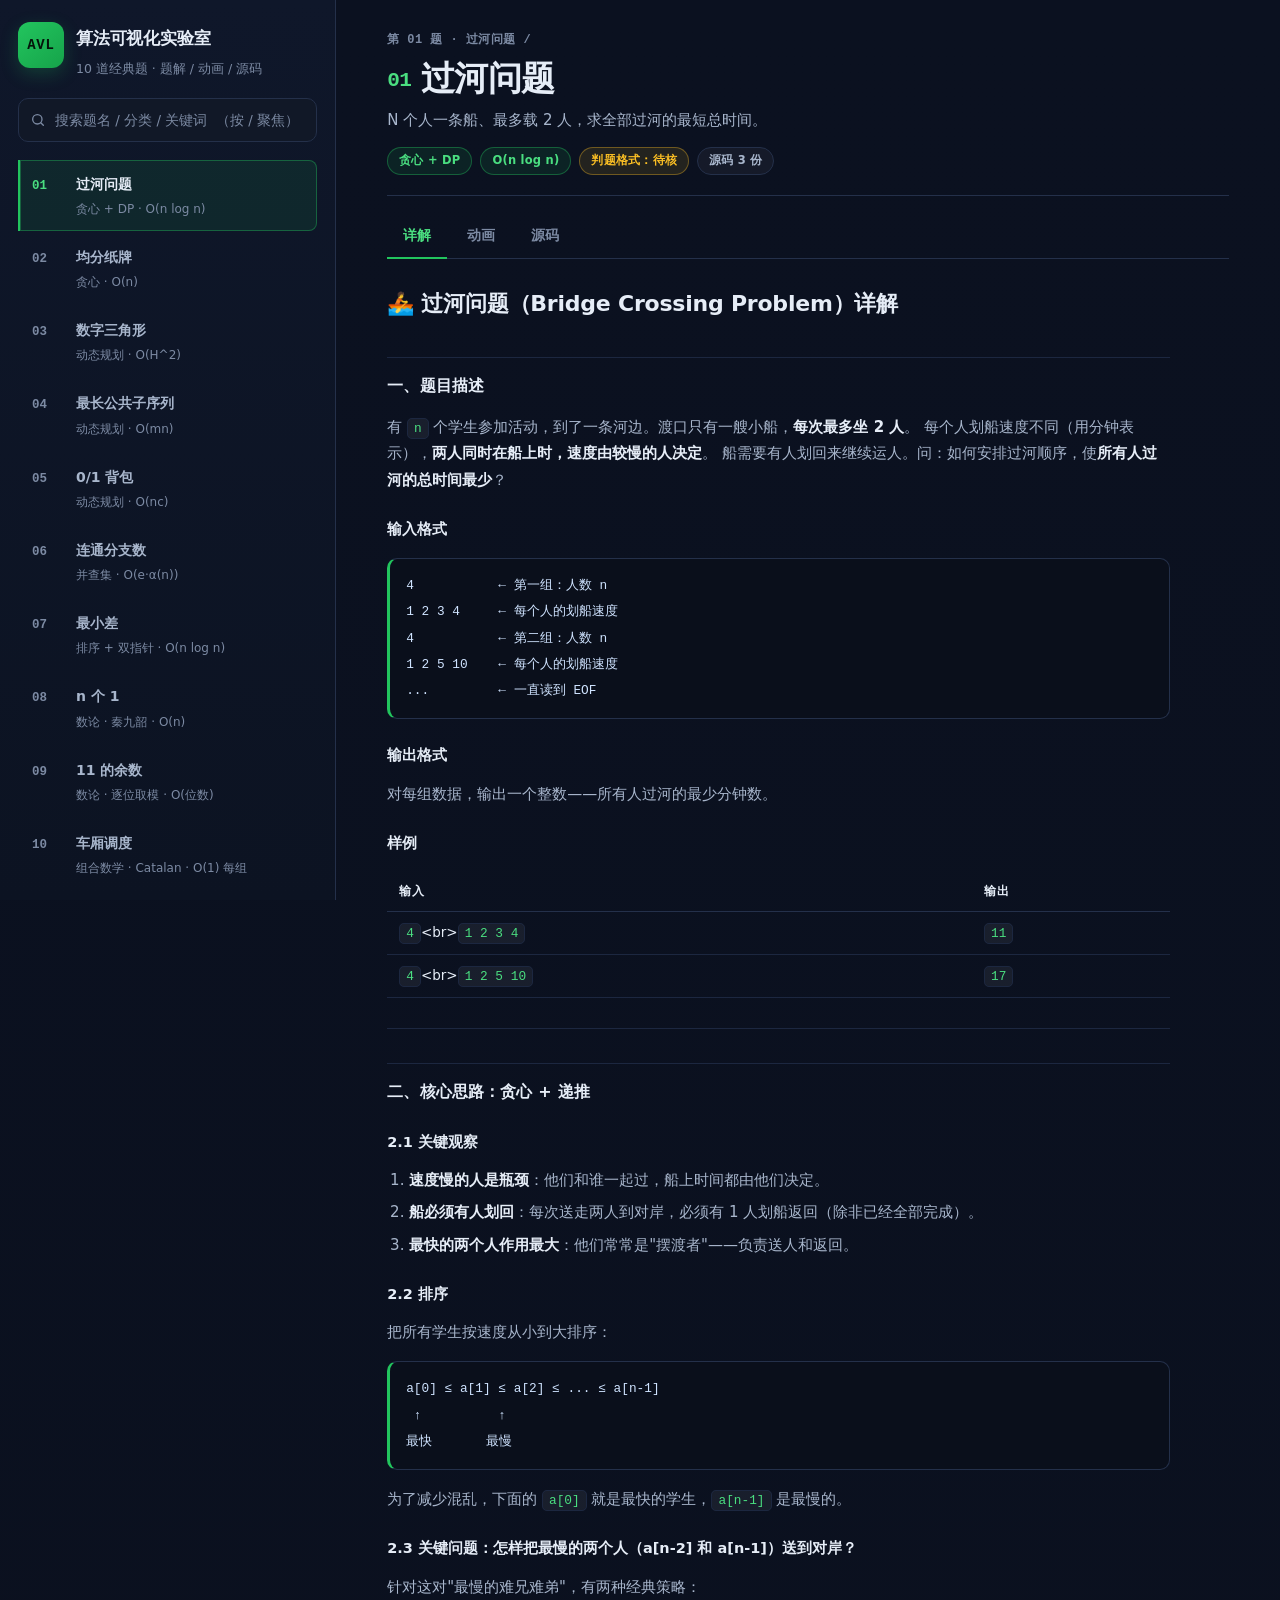
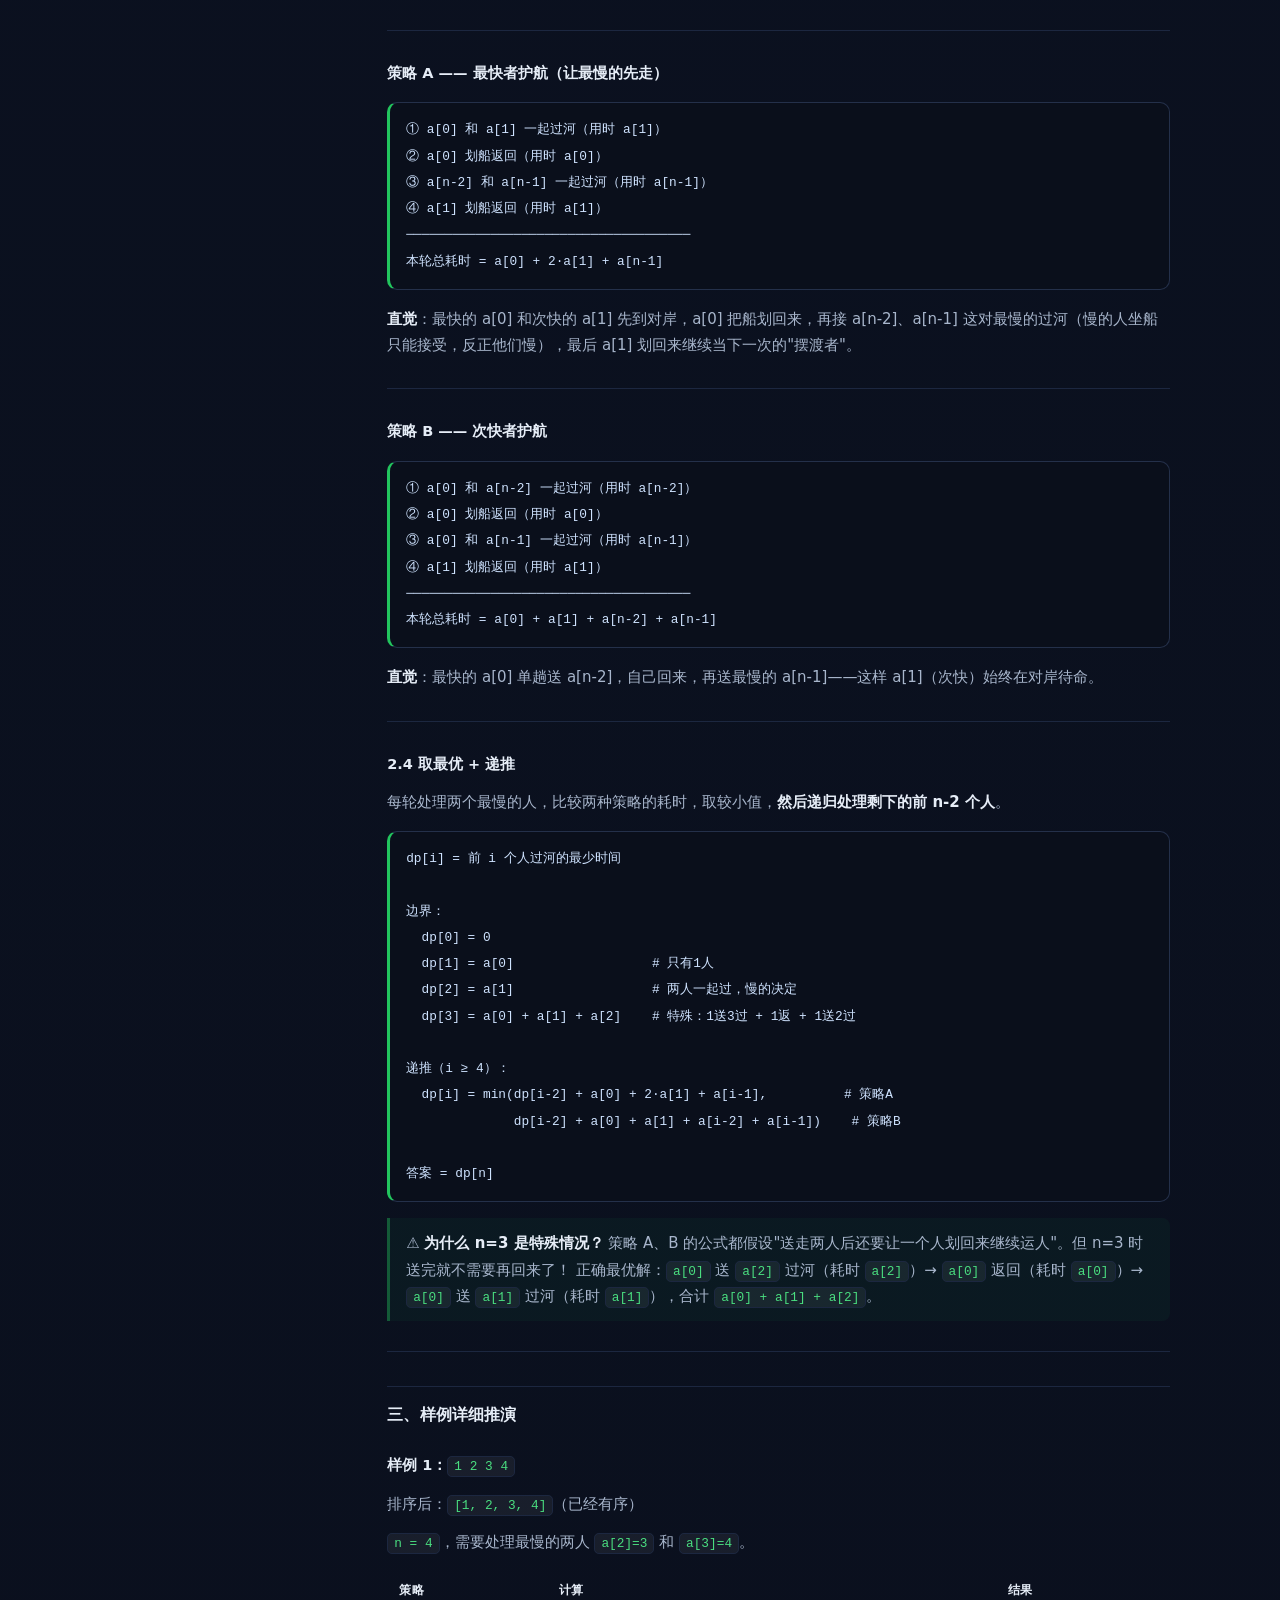
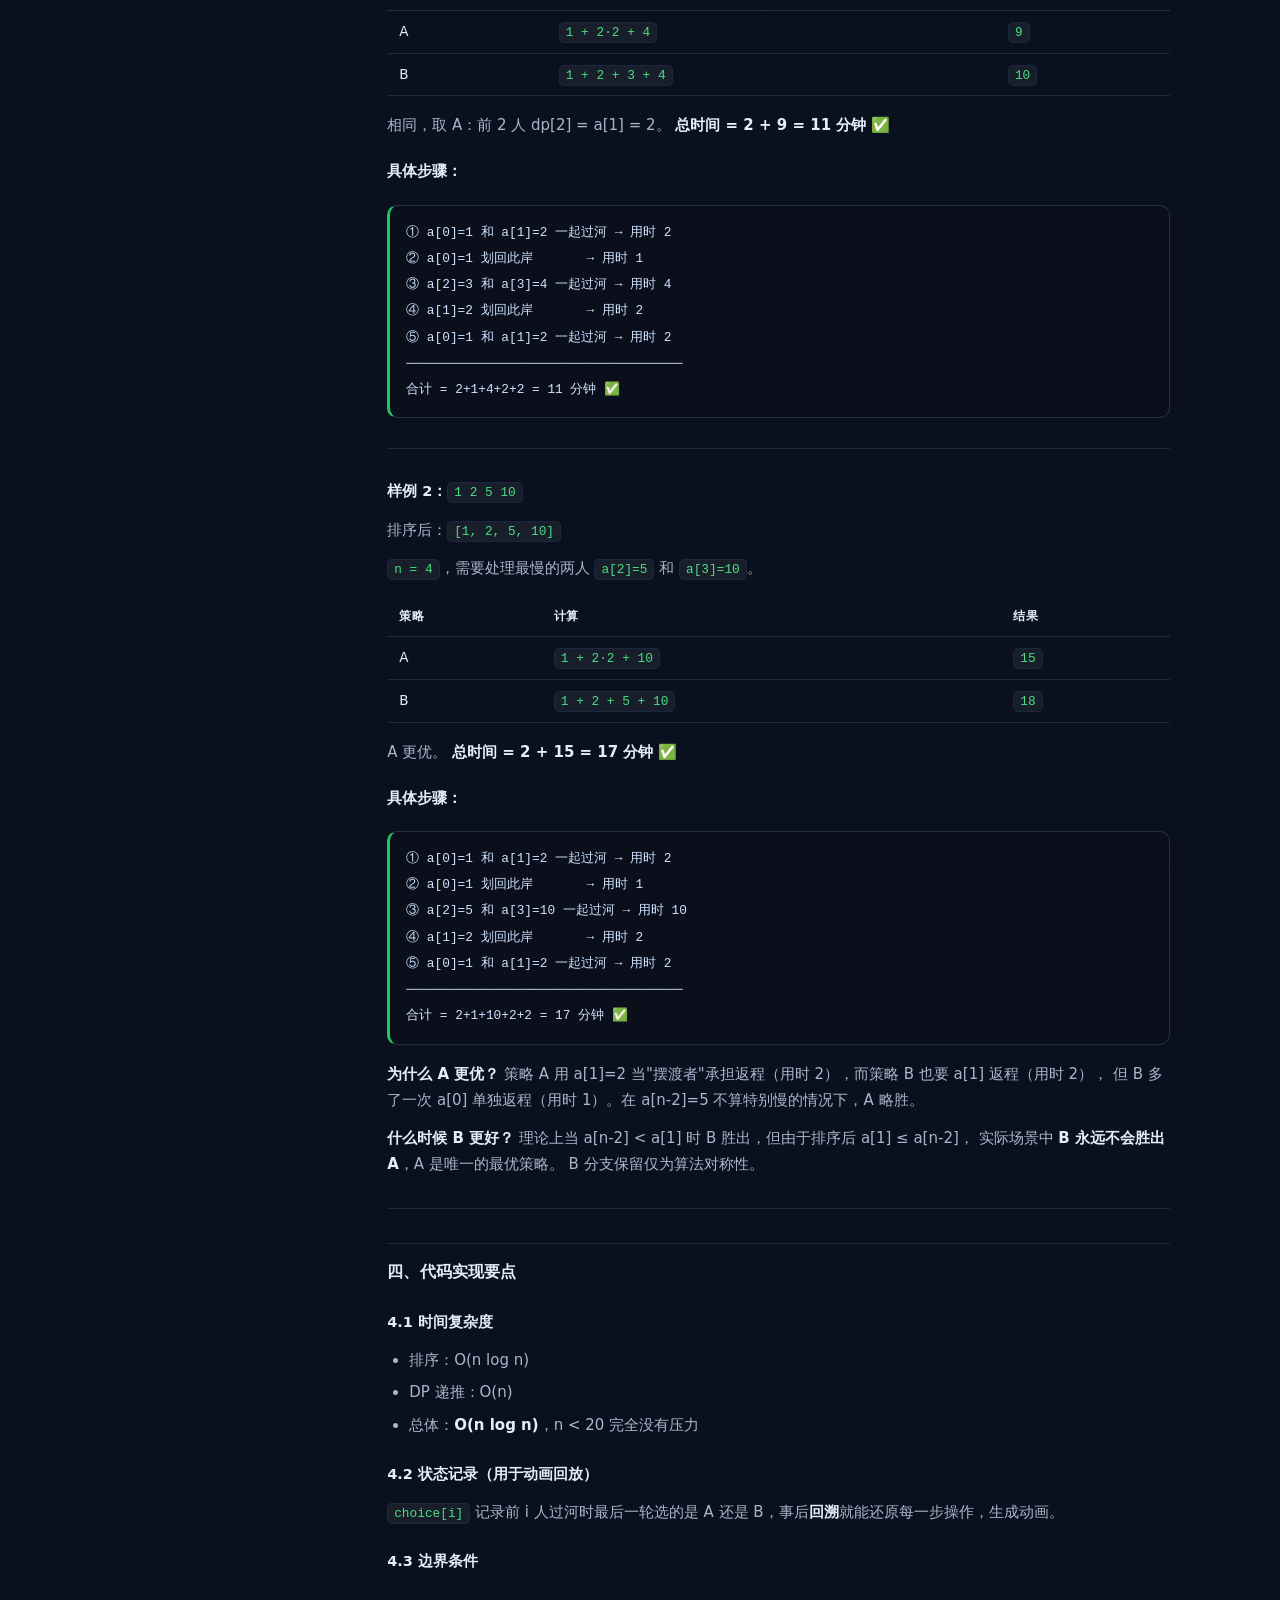
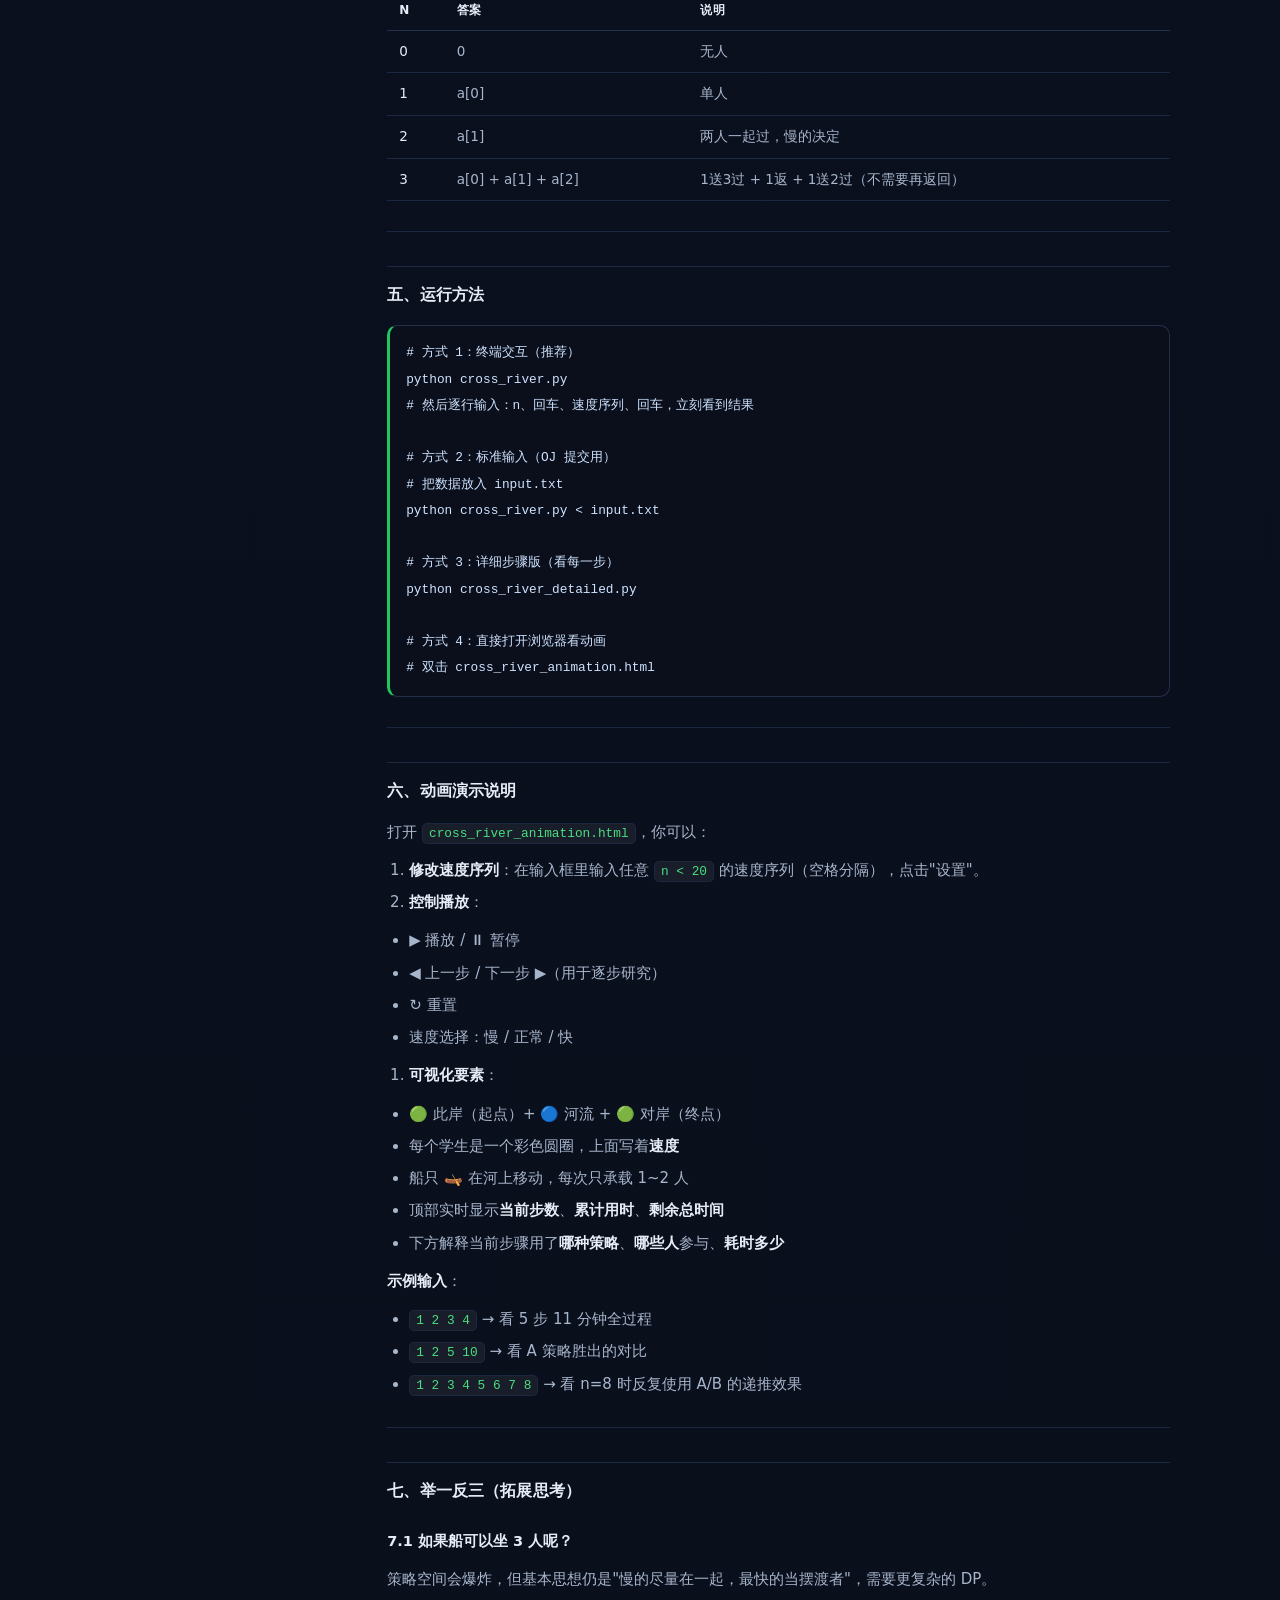
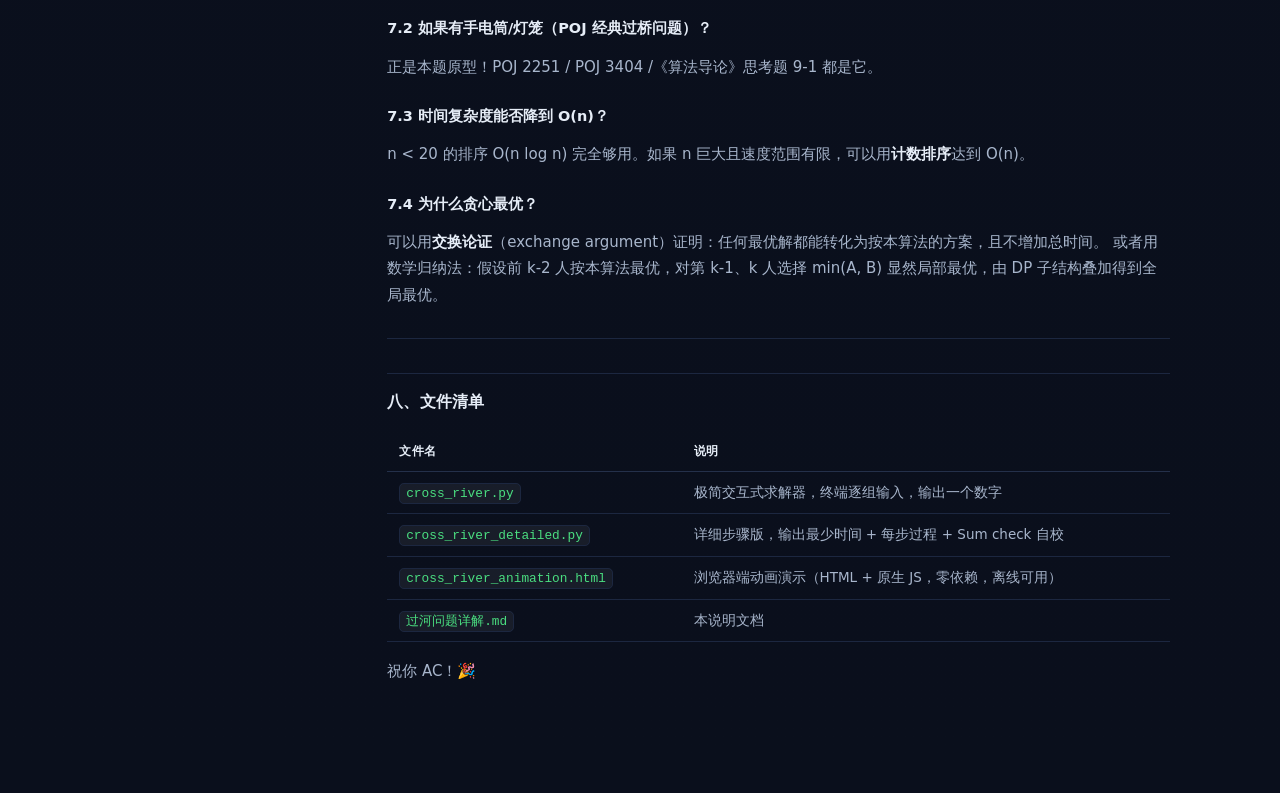
==== index.html @ 2918ee6d "站点：10 道算法题的详解 + 交互动画 + 可复制源码 - index.html / assets：手写的深色瑞士网格外壳（hash 路由、懒加载、一键复制） - problems/<slug>/：" ====
<!DOCTYPE html>
<html lang="zh-CN">
<head>
<meta charset="UTF-8">
<meta name="viewport" content="width=device-width, initial-scale=1">
<title>算法可视化实验室 · 10 道经典算法题</title>
<meta name="description" content="10 道经典算法题：详细题解 + 可交互动画 + 可复制的去注释源码。">
<link rel="stylesheet" href="assets/style.css?v=20260927231638">
</head>
<body>
<a class="skip" href="#main">跳到正文</a>

<div class="shell">

  <aside class="side" aria-label="题目目录">
    <div class="brand">
      <div class="brand-mark" aria-hidden="true">AVL</div>
      <div class="brand-text">
        <h1>算法可视化实验室</h1>
        <p>10 道经典题 · 题解 / 动画 / 源码</p>
      </div>
    </div>

    <div class="search">
      <svg viewBox="0 0 24 24" aria-hidden="true" class="ico"><circle cx="11" cy="11" r="7"/><path d="M20 20l-3.5-3.5"/></svg>
      <input id="q" type="search" placeholder="搜索题名 / 分类 / 关键词  （按 / 聚焦）"
             aria-label="搜索题目" autocomplete="off">
    </div>

    <nav class="list" id="list" role="tablist" aria-orientation="vertical"></nav>

    <div class="side-foot">
      <p><span class="dot" aria-hidden="true"></span> 源码可一键复制：默认<b>去注释</b>，也可切回含注释的原版</p>
      <p>动画均为自包含单文件，离线也能跑</p>
    </div>
  </aside>

  <main id="main" class="main">
    <header class="head" id="head"></header>

    <div class="tabs" role="tablist" aria-label="内容切换" id="tabs">
      <button class="tab" role="tab" data-tab="doc" aria-selected="true">详解</button>
      <button class="tab" role="tab" data-tab="anim" aria-selected="false">动画</button>
      <button class="tab" role="tab" data-tab="src" aria-selected="false">源码</button>
      <div class="tab-rule" aria-hidden="true"></div>
    </div>

    <section id="panel-doc" class="panel prose" role="tabpanel" aria-label="详解"></section>
    <section id="panel-anim" class="panel" role="tabpanel" aria-label="动画" hidden></section>
    <section id="panel-src" class="panel" role="tabpanel" aria-label="源码" hidden></section>
  </main>

</div>

<script src="assets/data.js?v=20260927231638"></script>
<script src="assets/app.js?v=20260927231638"></script>
</body>
</html>
---- assets/style.css ----
/* ==========================================================================
   算法可视化实验室 —— 外壳样式
   方向：瑞士网格 × 终端绿。深色画布 + 单一强调色，细发丝线分隔，等宽数字编号。
   约束：无外链资源（离线可用）；对比度 ≥ 4.5:1；触摸目标 ≥ 44px；
        focus-visible 可见；尊重 prefers-reduced-motion。
   ========================================================================== */

:root {
  --bg: #0b1120;
  --bg-2: #0f172a;
  --surface: #111827;
  --surface-2: #172033;
  --line: #24304a;
  --line-soft: #1c2740;
  --fg: #e6edf7;
  --fg-dim: #a8b6cc;
  --fg-mute: #7c8aa3;
  --accent: #22c55e;
  --accent-fg: #4ade80;
  --accent-soft: rgba(34, 197, 94, .10);
  --accent-line: rgba(34, 197, 94, .38);
  --danger: #f87171;
  --ui: "IBM Plex Sans", "Segoe UI", "Microsoft YaHei", system-ui, -apple-system, sans-serif;
  --mono: "JetBrains Mono", "Cascadia Code", "Consolas", "Courier New", monospace;
  --r: 10px;
  --t: 180ms cubic-bezier(.2, .7, .3, 1);
}

* { box-sizing: border-box; }

html { -webkit-text-size-adjust: 100%; }

body {
  margin: 0;
  background:
    linear-gradient(180deg, #0b1120 0%, #0a0f1c 100%);
  color: var(--fg);
  font: 15px/1.75 var(--ui);
  font-variant-numeric: tabular-nums;
}

a { color: var(--accent-fg); text-decoration: none; }
a:hover { text-decoration: underline; text-underline-offset: 3px; }

:focus-visible {
  outline: 2px solid var(--accent);
  outline-offset: 2px;
  border-radius: 4px;
}

.skip {
  position: absolute; left: -9999px; top: 0; z-index: 50;
  background: var(--accent); color: #04140a; padding: 10px 14px; border-radius: 0 0 8px 0;
}
.skip:focus { left: 0; }

/* ---------------------------------------------------------------- 骨架 */
.shell {
  display: grid;
  grid-template-columns: 336px minmax(0, 1fr);
  min-height: 100vh;
}

.side {
  position: sticky; top: 0; align-self: start;
  height: 100vh; overflow-y: auto;
  border-right: 1px solid var(--line);
  background: linear-gradient(180deg, var(--bg-2), #0c1322);
  padding: 22px 18px 26px;
  display: flex; flex-direction: column; gap: 18px;
}

.brand { display: flex; gap: 12px; align-items: flex-start; }
.brand-mark {
  flex: none; width: 46px; height: 46px; border-radius: 12px;
  display: grid; place-items: center;
  font: 700 14px/1 var(--mono); letter-spacing: .06em;
  color: #04140a; background: linear-gradient(140deg, var(--accent), #16a34a);
  box-shadow: 0 6px 18px rgba(34, 197, 94, .22);
}
.brand-text h1 { margin: 2px 0 4px; font-size: 17px; letter-spacing: -.01em; }
.brand-text p { margin: 0; color: var(--fg-mute); font-size: 12.5px; }

.search { position: relative; }
.search .ico {
  position: absolute; left: 12px; top: 50%; transform: translateY(-50%);
  width: 16px; height: 16px; fill: none; stroke: var(--fg-mute); stroke-width: 2;
  stroke-linecap: round;
}
.search input {
  width: 100%; padding: 12px 12px 12px 36px; min-height: 44px;
  background: var(--surface); color: var(--fg);
  border: 1px solid var(--line); border-radius: var(--r);
  font: 13.5px var(--ui); transition: border-color var(--t), background var(--t);
}
.search input::placeholder { color: var(--fg-mute); }
.search input:hover { border-color: #2c3a58; }
.search input:focus { border-color: var(--accent-line); background: var(--surface-2); outline: none; }

/* 目录 */
.list { display: flex; flex-direction: column; gap: 2px; }
.item {
  display: grid; grid-template-columns: 34px minmax(0, 1fr); gap: 10px;
  align-items: baseline; width: 100%; text-align: left;
  padding: 11px 12px; min-height: 48px;
  background: none; border: 0; border-left: 2px solid transparent;
  border-radius: 0 8px 8px 0; color: var(--fg-dim);
  font: inherit; cursor: pointer; transition: background var(--t), color var(--t), border-color var(--t);
}
.item:hover { background: rgba(255, 255, 255, .035); color: var(--fg); }
.item[aria-selected="true"] {
  background: var(--accent-soft); color: var(--fg);
  border-left-color: var(--accent); box-shadow: inset 0 0 0 1px var(--accent-line);
}
.item .idx { font: 600 12.5px/1.5 var(--mono); color: var(--fg-mute); }
.item[aria-selected="true"] .idx { color: var(--accent-fg); }
.item .t { font-weight: 600; font-size: 14px; }
.item .m { display: block; font-size: 12px; color: var(--fg-mute); margin-top: 2px; }
.empty { color: var(--fg-mute); font-size: 13px; padding: 14px 12px; }

.side-foot { margin-top: auto; border-top: 1px solid var(--line-soft); padding-top: 14px; }
.side-foot p { margin: 0 0 6px; font-size: 12px; color: var(--fg-mute); line-height: 1.6; }
.dot {
  display: inline-block; width: 7px; height: 7px; border-radius: 50%;
  background: var(--accent); margin-right: 6px; vertical-align: 1px;
}

/* ---------------------------------------------------------------- 主区 */
.main { padding: 34px clamp(18px, 4vw, 56px) 96px; min-width: 0; }

.head { border-bottom: 1px solid var(--line); padding-bottom: 20px; margin-bottom: 4px; }
.head .kicker {
  display: flex; flex-wrap: wrap; gap: 8px; align-items: center;
  font: 600 12px/1 var(--mono); color: var(--fg-mute); letter-spacing: .04em;
}
.head h2 {
  margin: 12px 0 8px; font-size: clamp(24px, 3.4vw, 34px);
  letter-spacing: -.02em; line-height: 1.2;
}
.head h2 .n { color: var(--accent-fg); font: 700 .62em var(--mono); vertical-align: 4px; margin-right: 10px; }
.head .sum { margin: 0; color: var(--fg-dim); max-width: 68ch; font-size: 15px; }
.chips { display: flex; flex-wrap: wrap; gap: 8px; margin-top: 14px; }
.chip {
  font: 600 11.5px/1 var(--ui); letter-spacing: .02em;
  padding: 7px 11px; border-radius: 999px;
  color: var(--accent-fg); background: var(--accent-soft); border: 1px solid var(--accent-line);
}
.chip.neutral { color: var(--fg-dim); background: rgba(255, 255, 255, .04); border-color: var(--line); }
.chip.warn { color: #fbbf24; background: rgba(251, 191, 36, .10); border-color: rgba(251, 191, 36, .35); }

/* 标签页 */
.tabs {
  position: relative; display: flex; gap: 4px; margin: 18px 0 26px;
  border-bottom: 1px solid var(--line);
}
.tab {
  appearance: none; background: none; border: 0; cursor: pointer;
  padding: 12px 16px; min-height: 44px; color: var(--fg-mute);
  font: 600 14px var(--ui); transition: color var(--t);
}
.tab:hover { color: var(--fg); }
.tab[aria-selected="true"] { color: var(--accent-fg); }
.tab-rule {
  position: absolute; bottom: -1px; height: 2px; background: var(--accent);
  transition: transform var(--t), width var(--t); transform: translateX(0); width: 0;
}

/* ---------------------------------------------------------------- 详解排版 */
.panel[hidden] { display: none; }

.prose { max-width: 82ch; }
.prose > :first-child { margin-top: 0; }
.prose h1 { font-size: 22px; letter-spacing: -.01em; margin: 0 0 14px; }
.prose h2 {
  font-size: 16px; margin: 34px 0 14px; padding-top: 14px;
  border-top: 1px solid var(--line-soft); letter-spacing: .01em;
}
.prose h3 { font-size: 14.5px; margin: 24px 0 10px; color: var(--fg); }
.prose p { margin: 12px 0; color: var(--fg-dim); }
.prose strong { color: var(--fg); font-weight: 600; }
.prose ul, .prose ol { margin: 12px 0; padding-left: 22px; color: var(--fg-dim); }
.prose li { margin: 6px 0; }
.prose hr { border: 0; border-top: 1px solid var(--line-soft); margin: 30px 0; }
.prose blockquote {
  margin: 16px 0; padding: 12px 16px;
  border-left: 3px solid var(--accent-line); background: rgba(34, 197, 94, .05);
  border-radius: 0 8px 8px 0; color: var(--fg-dim);
}
.prose blockquote p { margin: 0; }
.prose code {
  font: 12.8px/1.5 var(--mono); padding: 2px 6px; border-radius: 5px;
  background: rgba(255, 255, 255, .06); color: var(--accent-fg);
  border: 1px solid var(--line-soft);
}
.prose pre.code {
  margin: 16px 0; padding: 14px 16px; overflow-x: auto;
  background: #0a0f1b; border: 1px solid var(--line); border-left: 3px solid var(--accent);
  border-radius: var(--r);
}
.prose pre.code code {
  background: none; border: 0; padding: 0; color: #cfe3ff;
  font: 12.8px/1.75 var(--mono); white-space: pre;
}
.prose .ref {
  font: 12px var(--mono); padding: 1px 6px; border-radius: 4px;
  color: var(--fg-mute); background: rgba(255, 255, 255, .05);
  border: 1px solid var(--line-soft);
}
.tablewrap { overflow-x: auto; margin: 16px 0; }
.prose table { border-collapse: collapse; width: 100%; min-width: 460px; font-size: 13.5px; }
.prose th, .prose td {
  text-align: left; padding: 9px 12px; border-bottom: 1px solid var(--line-soft);
  vertical-align: top; color: var(--fg-dim);
}
.prose thead th {
  color: var(--fg); font-size: 12px; letter-spacing: .04em; text-transform: uppercase;
  border-bottom: 1px solid var(--line);
}
.prose tbody tr:hover td { background: rgba(255, 255, 255, .022); }
.prose td:first-child { color: var(--fg); white-space: nowrap; }

/* ---------------------------------------------------------------- 动画 */
.anim-head {
  display: flex; flex-wrap: wrap; gap: 10px; align-items: center;
  justify-content: space-between; margin-bottom: 12px;
}
.anim-head .note { color: var(--fg-mute); font-size: 12.5px; }
.btn {
  display: inline-flex; align-items: center; gap: 7px;
  min-height: 40px; padding: 9px 14px; cursor: pointer;
  color: var(--fg); background: var(--surface); border: 1px solid var(--line);
  border-radius: 9px; font: 600 13px var(--ui);
  transition: background var(--t), border-color var(--t), color var(--t);
}
.btn:hover { background: var(--surface-2); border-color: #33415c; }
.btn.primary { color: #04140a; background: var(--accent); border-color: #16a34a; }
.btn.primary:hover { background: #2ee06a; }
.frame {
  border: 1px solid var(--line); border-radius: 14px; overflow: hidden;
  background: var(--surface); box-shadow: 0 18px 50px rgba(0, 0, 0, .35);
}
.frame iframe { display: block; width: 100%; height: min(78vh, 900px); border: 0; background: #fff; }

/* ---------------------------------------------------------------- 源码 */
.src-bar {
  display: flex; flex-wrap: wrap; gap: 10px; align-items: center;
  padding: 12px 14px; margin-bottom: 14px;
  background: var(--surface); border: 1px solid var(--line); border-radius: 12px;
}
.src-bar select {
  min-height: 40px; padding: 8px 12px; cursor: pointer;
  background: var(--bg-2); color: var(--fg);
  border: 1px solid var(--line); border-radius: 9px; font: 13px var(--ui);
  max-width: 100%;
}
.seg { display: inline-flex; border: 1px solid var(--line); border-radius: 9px; overflow: hidden; }
.seg button {
  min-height: 40px; padding: 8px 13px; cursor: pointer; background: var(--bg-2);
  color: var(--fg-dim); border: 0; font: 600 13px var(--ui); transition: background var(--t), color var(--t);
}
.seg button + button { border-left: 1px solid var(--line); }
.seg button[aria-pressed="true"] { background: var(--accent-soft); color: var(--accent-fg); }
.seg button:hover { color: var(--fg); }
.src-meta { margin-left: auto; color: var(--fg-mute); font: 12px var(--mono); }

.codewrap {
  border: 1px solid var(--line); border-radius: 12px; overflow: hidden;
  background: #080d17;
}
.codebar {
  display: flex; align-items: center; gap: 8px;
  padding: 10px 14px; border-bottom: 1px solid var(--line);
  background: var(--surface); color: var(--fg-mute); font: 12px var(--mono);
}
.codebar .fname { color: var(--fg-dim); }
.codebar .right { margin-left: auto; display: flex; gap: 8px; align-items: center; }
pre.lines {
  margin: 0; max-height: min(72vh, 880px); overflow: auto;
  padding: 12px 0; counter-reset: ln;
}
pre.lines .ln { display: grid; grid-template-columns: 56px minmax(0, 1fr); }
pre.lines .ln:hover { background: rgba(255, 255, 255, .028); }
pre.lines .ln > .n {
  counter-increment: ln; text-align: right; padding-right: 14px;
  color: #4a5875; font: 12.5px/1.7 var(--mono); user-select: none;
}
pre.lines .ln > .n::before { content: counter(ln); }
pre.lines .ln > .t {
  padding-right: 18px; color: #cfe3ff; white-space: pre;
  font: 12.5px/1.7 var(--mono); tab-size: 4;
}
pre.lines .ln.is-comment > .t { color: #5f7191; }
.copy-ok { color: var(--accent-fg) !important; border-color: var(--accent-line) !important; }
.copy-err { color: var(--danger) !important; border-color: rgba(248, 113, 113, .4) !important; }

.placeholder { color: var(--fg-mute); padding: 26px 4px; }

/* ---------------------------------------------------------------- 响应式 */
@media (max-width: 1023px) {
  .shell { grid-template-columns: 1fr; }
  .side {
    position: static; height: auto; overflow: visible;
    border-right: 0; border-bottom: 1px solid var(--line);
  }
  .list { max-height: 32vh; overflow-y: auto; }
  .main { padding: 24px 18px 72px; }
  .frame iframe { height: 70vh; }
}

@media (max-width: 480px) {
  .head h2 { font-size: 22px; }
  .item { grid-template-columns: 28px minmax(0, 1fr); }
  .src-meta { margin-left: 0; width: 100%; }
  pre.lines .ln { grid-template-columns: 40px minmax(0, 1fr); }
}

@media (prefers-reduced-motion: reduce) {
  * { transition-duration: 1ms !important; animation-duration: 1ms !important; }
}
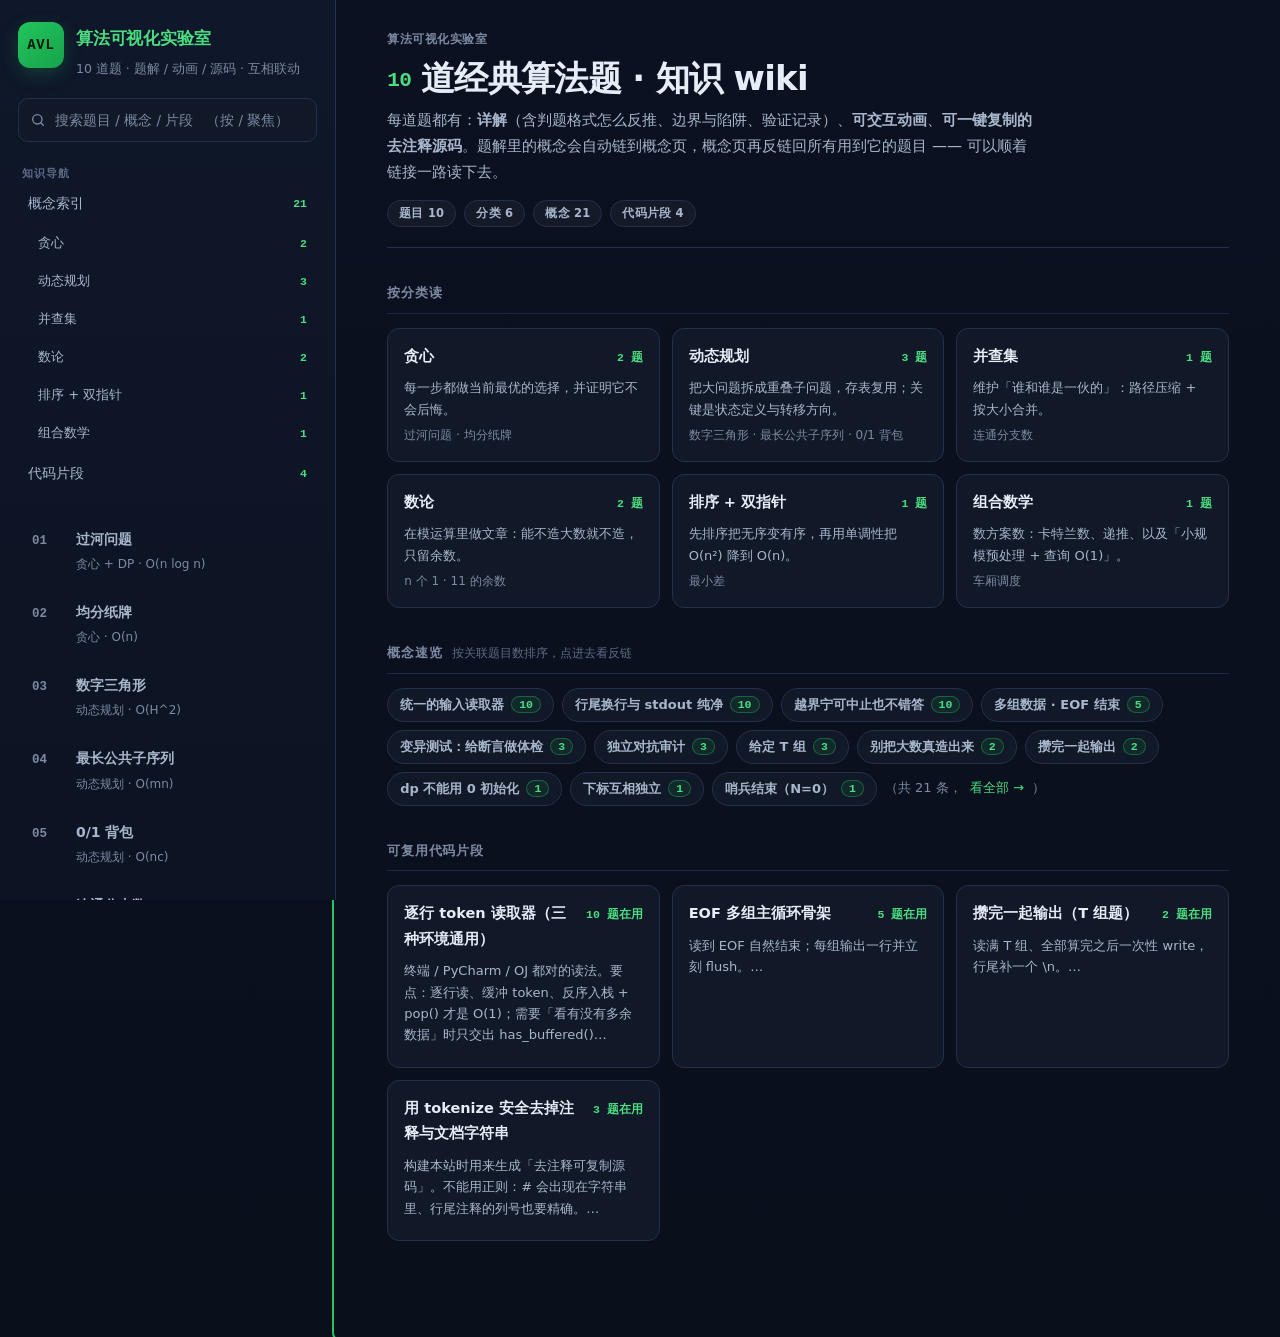
==== commit e101172b: "站点：10 道算法题的详解 + 交互动画 + 可复制源码 - index.html / assets：手写的深色瑞士网格外壳（hash 路由、懒加载、一键复制） - problems/<slug>/：" ====
--- a/index.html
+++ b/index.html
@@ -4,55 +4,47 @@
 <meta charset="UTF-8">
 <meta name="viewport" content="width=device-width, initial-scale=1">
 <title>算法可视化实验室 · 10 道经典算法题</title>
-<meta name="description" content="10 道经典算法题：详细题解 + 可交互动画 + 可复制的去注释源码。">
-<link rel="stylesheet" href="assets/style.css?v=20260927231638">
+<meta name="description" content="10 道经典算法题的 wiki：题解互链、可交互动画、可复制的去注释源码。">
+<link rel="stylesheet" href="assets/style.css?v=20260928004858">
 </head>
 <body>
-<a class="skip" href="#main">跳到正文</a>
+<a class="skip" href="#view">跳到正文</a>
 
 <div class="shell">
 
-  <aside class="side" aria-label="题目目录">
+  <aside class="side" aria-label="站点导航">
     <div class="brand">
-      <div class="brand-mark" aria-hidden="true">AVL</div>
+      <a class="brand-mark" href="#/" aria-label="回到首页">AVL</a>
       <div class="brand-text">
-        <h1>算法可视化实验室</h1>
-        <p>10 道经典题 · 题解 / 动画 / 源码</p>
+        <h1><a href="#/">算法可视化实验室</a></h1>
+        <p>10 道题 · 题解 / 动画 / 源码 · 互相联动</p>
       </div>
     </div>
 
     <div class="search">
       <svg viewBox="0 0 24 24" aria-hidden="true" class="ico"><circle cx="11" cy="11" r="7"/><path d="M20 20l-3.5-3.5"/></svg>
-      <input id="q" type="search" placeholder="搜索题名 / 分类 / 关键词  （按 / 聚焦）"
-             aria-label="搜索题目" autocomplete="off">
+      <input id="q" type="search" placeholder="搜索题目 / 概念 / 片段   （按 / 聚焦）"
+             aria-label="站内搜索" autocomplete="off">
     </div>
 
-    <nav class="list" id="list" role="tablist" aria-orientation="vertical"></nav>
+    <div class="searchresult" id="searchResult" hidden></div>
+
+    <nav class="wiknav" aria-label="知识导航" id="wiknav"></nav>
+
+    <nav class="list" id="list" aria-label="题目目录"></nav>
 
     <div class="side-foot">
-      <p><span class="dot" aria-hidden="true"></span> 源码可一键复制：默认<b>去注释</b>，也可切回含注释的原版</p>
-      <p>动画均为自包含单文件，离线也能跑</p>
+      <p><span class="dot" aria-hidden="true"></span> 源码可一键复制：默认<b>去注释</b>，也可切回原版</p>
+      <p>动画为自包含单文件，离线也能跑</p>
     </div>
   </aside>
 
-  <main id="main" class="main">
-    <header class="head" id="head"></header>
-
-    <div class="tabs" role="tablist" aria-label="内容切换" id="tabs">
-      <button class="tab" role="tab" data-tab="doc" aria-selected="true">详解</button>
-      <button class="tab" role="tab" data-tab="anim" aria-selected="false">动画</button>
-      <button class="tab" role="tab" data-tab="src" aria-selected="false">源码</button>
-      <div class="tab-rule" aria-hidden="true"></div>
-    </div>
-
-    <section id="panel-doc" class="panel prose" role="tabpanel" aria-label="详解"></section>
-    <section id="panel-anim" class="panel" role="tabpanel" aria-label="动画" hidden></section>
-    <section id="panel-src" class="panel" role="tabpanel" aria-label="源码" hidden></section>
-  </main>
+  <main id="view" class="main" tabindex="-1"></main>
 
 </div>
 
-<script src="assets/data.js?v=20260927231638"></script>
-<script src="assets/app.js?v=20260927231638"></script>
+<script src="assets/data.js?v=20260928004858"></script>
+<script src="assets/wiki.js?v=20260928004858"></script>
+<script src="assets/app.js?v=20260928004858"></script>
 </body>
 </html>
--- a/assets/style.css
+++ b/assets/style.css
@@ -317,3 +317,140 @@
 @media (prefers-reduced-motion: reduce) {
   * { transition-duration: 1ms !important; animation-duration: 1ms !important; }
 }
+
+/* ==========================================================================
+   wiki 视图：面包屑 / 概念链接 / 卡片 / 搜索下拉 / 翻页
+   ========================================================================== */
+
+/* 目录项现在是 <a>，去掉下划线 */
+a.item, a.tab, a.card, a.kwchip, a.navlink, .kw { text-decoration: none; }
+a.card:hover, a.kwchip:hover { text-decoration: none; }
+
+/* 面包屑 */
+.crumb {
+  display: flex; flex-wrap: wrap; align-items: center; gap: 8px;
+  font: 12.5px var(--mono); color: var(--fg-mute); margin-bottom: 14px;
+}
+.crumb a { color: var(--fg-dim); }
+.crumb a:hover { color: var(--accent-fg); }
+.crumb .sep { color: #3a4864; }
+.crumb [aria-current] { color: var(--fg); }
+
+/* 正文里的概念链接（自动生成的联动） */
+.prose a.kw, .kw {
+  color: var(--accent-fg);
+  border-bottom: 1px dashed var(--accent-line);
+  padding-bottom: 1px;
+}
+.prose a.kw:hover { border-bottom-style: solid; background: var(--accent-soft); }
+
+/* 概念 chip 行 */
+.kwrow {
+  display: flex; flex-wrap: wrap; gap: 8px; align-items: center;
+  margin: 16px 0 0; padding: 12px 14px;
+  background: rgba(34, 197, 94, .05); border: 1px solid var(--line-soft);
+  border-radius: 12px;
+}
+.kwlabel { font: 600 12px var(--mono); color: var(--fg-mute); letter-spacing: .03em; }
+.kwchip {
+  display: inline-flex; align-items: center; gap: 7px;
+  min-height: 34px; padding: 6px 12px; border-radius: 999px;
+  color: var(--fg-dim); background: var(--surface); border: 1px solid var(--line);
+  font: 600 13px var(--ui); transition: background var(--t), color var(--t), border-color var(--t);
+}
+.kwchip:hover { color: var(--fg); border-color: var(--accent-line); background: var(--surface-2); }
+.kwchip b {
+  font: 600 11.5px var(--mono); color: var(--accent-fg);
+  background: var(--accent-soft); border: 1px solid var(--accent-line);
+  border-radius: 999px; padding: 1px 7px;
+}
+.kwlist { display: flex; flex-wrap: wrap; gap: 8px; align-items: center; color: var(--fg-mute); font-size: 13px; }
+
+/* 区块标题 */
+.sect {
+  font-size: 13px; letter-spacing: .06em; text-transform: uppercase;
+  color: var(--fg-mute); font-weight: 600;
+  margin: 34px 0 14px; padding-bottom: 8px; border-bottom: 1px solid var(--line-soft);
+  display: flex; align-items: baseline; gap: 10px;
+}
+.sect .hint { text-transform: none; letter-spacing: 0; font-weight: 400; color: #5d6b85; font-size: 12px; }
+
+/* 卡片网格 */
+.grid { display: grid; gap: 12px; grid-template-columns: repeat(auto-fill, minmax(230px, 1fr)); }
+.card {
+  display: block; padding: 15px 16px; border-radius: 12px;
+  background: var(--surface); border: 1px solid var(--line);
+  transition: border-color var(--t), background var(--t), transform var(--t);
+}
+.card:hover { border-color: var(--accent-line); background: var(--surface-2); transform: translateY(-2px); }
+.card h4 { margin: 0 0 8px; font-size: 14.5px; color: var(--fg); display: flex; gap: 8px; align-items: baseline; }
+.card h4 .cnt { font: 600 11.5px var(--mono); color: var(--accent-fg); margin-left: auto; white-space: nowrap; }
+.card p { margin: 0 0 6px; color: var(--fg-dim); font-size: 13px; line-height: 1.65; }
+.card p.mini { color: var(--fg-mute); font-size: 12px; margin: 0; }
+
+/* 搜索下拉 */
+.searchresult {
+  border: 1px solid var(--line); border-radius: 12px; overflow: hidden;
+  background: var(--surface); max-height: 46vh; overflow-y: auto;
+}
+.sres {
+  display: grid; grid-template-columns: 44px minmax(0, 1fr); gap: 10px;
+  align-items: baseline; padding: 10px 12px; min-height: 44px;
+  border-bottom: 1px solid var(--line-soft); color: var(--fg-dim);
+}
+.sres:last-child { border-bottom: 0; }
+.sres:hover { background: var(--surface-2); color: var(--fg); }
+.sres .kind {
+  font: 600 11px var(--mono); color: var(--fg-mute);
+  border: 1px solid var(--line); border-radius: 5px; text-align: center; padding: 2px 0;
+}
+.sres .sl { font-weight: 600; font-size: 13.5px; }
+.sres .sh { grid-column: 2; color: var(--fg-mute); font-size: 12px; }
+mark { background: rgba(34, 197, 94, .22); color: var(--accent-fg); border-radius: 3px; padding: 0 2px; }
+
+/* 侧栏知识导航 */
+.wiknav { display: flex; flex-direction: column; gap: 2px; margin-bottom: 4px; }
+.navhead {
+  font: 600 11px var(--mono); letter-spacing: .08em; text-transform: uppercase;
+  color: #5d6b85; padding: 6px 4px 2px;
+}
+.navlink {
+  display: flex; align-items: center; gap: 8px; min-height: 38px;
+  padding: 7px 10px; border-radius: 8px; color: var(--fg-dim); font-size: 13.5px;
+  transition: background var(--t), color var(--t);
+}
+.navlink:hover { background: rgba(255, 255, 255, .04); color: var(--fg); }
+.navlink b { margin-left: auto; font: 600 11.5px var(--mono); color: var(--accent-fg); }
+.navcats { display: flex; flex-direction: column; }
+.navlink.sub { padding-left: 20px; font-size: 13px; }
+
+/* 概念索引表里的迷你标签 */
+.tagcell { display: flex; flex-wrap: wrap; gap: 5px; white-space: normal; }
+.minitag {
+  font: 600 11.5px var(--ui); color: var(--fg-dim);
+  background: rgba(255, 255, 255, .05); border: 1px solid var(--line-soft);
+  border-radius: 6px; padding: 2px 7px;
+}
+.minitag:hover { color: var(--accent-fg); border-color: var(--accent-line); }
+
+/* 上下篇 */
+.pagerrow { display: flex; gap: 12px; margin-top: 28px; }
+.pager {
+  flex: 1 1 0; padding: 14px 16px; border-radius: 12px;
+  background: var(--surface); border: 1px solid var(--line);
+  color: var(--fg-dim); font-size: 13.5px;
+  transition: border-color var(--t), color var(--t);
+}
+.pager:hover { border-color: var(--accent-line); color: var(--fg); }
+.pager.next { text-align: right; }
+
+/* 概念页 / 片段页的正文 */
+.concept-body ul, .snippetcopy ul { margin: 0; padding-left: 20px; }
+.concept-body li, .snippetcopy li { margin: 10px 0; color: var(--fg-dim); line-height: 1.8; }
+.concept-body code, .snippetcopy code { font: 12.8px/1.5 var(--mono); background: rgba(255,255,255,.06);
+  border: 1px solid var(--line-soft); border-radius: 5px; padding: 2px 6px; color: var(--accent-fg); }
+.concept-body strong, .snippetcopy strong { color: var(--fg); }
+
+/* 深色动画（重配色后）放进画框：给个极淡的底，避免纯黑贴边 */
+.frame { background: #0b1120; }
+.frame iframe { background: #0b1120; }
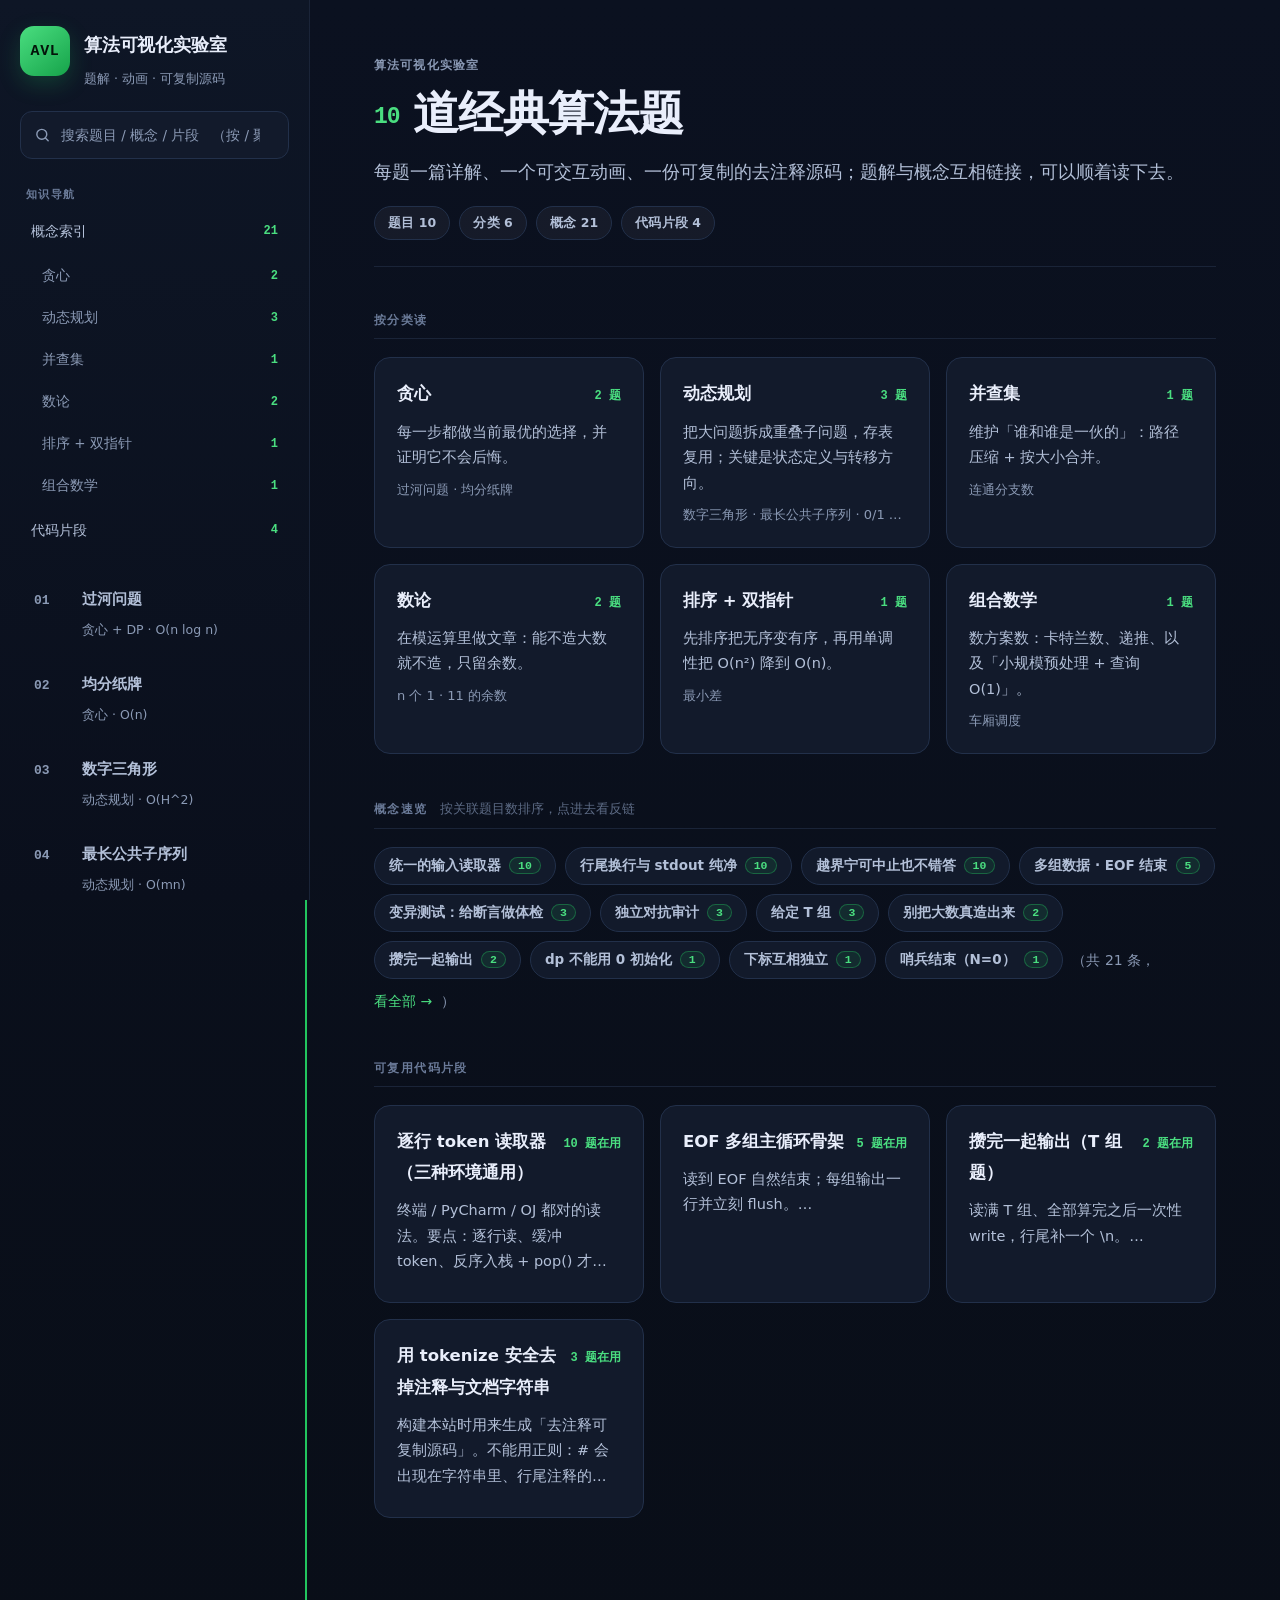
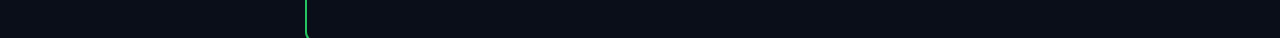
==== commit b25083f1: "站点：10 道算法题的详解 + 交互动画 + 可复制源码 - index.html / assets：手写的深色瑞士网格外壳（hash 路由、懒加载、一键复制） - problems/<slug>/：" ====
--- a/index.html
+++ b/index.html
@@ -5,7 +5,7 @@
 <meta name="viewport" content="width=device-width, initial-scale=1">
 <title>算法可视化实验室 · 10 道经典算法题</title>
 <meta name="description" content="10 道经典算法题的 wiki：题解互链、可交互动画、可复制的去注释源码。">
-<link rel="stylesheet" href="assets/style.css?v=20260928004858">
+<link rel="stylesheet" href="assets/style.css?v=20260928010626">
 </head>
 <body>
 <a class="skip" href="#view">跳到正文</a>
@@ -17,7 +17,7 @@
       <a class="brand-mark" href="#/" aria-label="回到首页">AVL</a>
       <div class="brand-text">
         <h1><a href="#/">算法可视化实验室</a></h1>
-        <p>10 道题 · 题解 / 动画 / 源码 · 互相联动</p>
+        <p>题解 · 动画 · 可复制源码</p>
       </div>
     </div>
 
@@ -43,8 +43,8 @@
 
 </div>
 
-<script src="assets/data.js?v=20260928004858"></script>
-<script src="assets/wiki.js?v=20260928004858"></script>
-<script src="assets/app.js?v=20260928004858"></script>
+<script src="assets/data.js?v=20260928010626"></script>
+<script src="assets/wiki.js?v=20260928010626"></script>
+<script src="assets/app.js?v=20260928010626"></script>
 </body>
 </html>
--- a/assets/style.css
+++ b/assets/style.css
@@ -1,456 +1,510 @@
 /* ==========================================================================
-   算法可视化实验室 —— 外壳样式
-   方向：瑞士网格 × 终端绿。深色画布 + 单一强调色，细发丝线分隔，等宽数字编号。
-   约束：无外链资源（离线可用）；对比度 ≥ 4.5:1；触摸目标 ≥ 44px；
-        focus-visible 可见；尊重 prefers-reduced-motion。
+   算法可视化实验室 —— 站点样式（v2：编辑排版 / 放大字号 / 大量留白）
+   方向：深色画布 + 单一强调色；大标题、小标签、长文限宽 72ch；
+        长文档配右侧粘性目录；概念要点默认折叠，先给结论再看细节。
+   底线：对比度 ≥ 4.5:1；触摸目标 ≥ 44px；focus-visible 可见；
+        尊重 prefers-reduced-motion；零外部资源（离线可用）。
    ========================================================================== */
 
 :root {
   --bg: #0b1120;
-  --bg-2: #0f172a;
-  --surface: #111827;
+  --bg-2: #0e1626;
+  --surface: #121a2b;
   --surface-2: #172033;
-  --line: #24304a;
-  --line-soft: #1c2740;
-  --fg: #e6edf7;
-  --fg-dim: #a8b6cc;
-  --fg-mute: #7c8aa3;
+  --line: #22304a;
+  --line-soft: #1a2438;
+  --fg: #e9eefb;
+  --fg-dim: #b3c0d8;
+  --fg-mute: #8b9ab5;
   --accent: #22c55e;
   --accent-fg: #4ade80;
   --accent-soft: rgba(34, 197, 94, .10);
   --accent-line: rgba(34, 197, 94, .38);
+  --info: #38bdf8;
+  --warn: #f59e0b;
   --danger: #f87171;
   --ui: "IBM Plex Sans", "Segoe UI", "Microsoft YaHei", system-ui, -apple-system, sans-serif;
   --mono: "JetBrains Mono", "Cascadia Code", "Consolas", "Courier New", monospace;
-  --r: 10px;
   --t: 180ms cubic-bezier(.2, .7, .3, 1);
+  --shell-w: 310px;
 }
 
 * { box-sizing: border-box; }
-
-html { -webkit-text-size-adjust: 100%; }
+html { -webkit-text-size-adjust: 100%; scroll-behavior: smooth; }
 
 body {
   margin: 0;
-  background:
-    linear-gradient(180deg, #0b1120 0%, #0a0f1c 100%);
+  background: linear-gradient(180deg, var(--bg) 0%, #090e18 100%);
   color: var(--fg);
-  font: 15px/1.75 var(--ui);
+  /* 正文放大到 16.5/1.9：长文可读性的第一杠杆 */
+  font: 16.5px/1.9 var(--ui);
   font-variant-numeric: tabular-nums;
 }
 
 a { color: var(--accent-fg); text-decoration: none; }
 a:hover { text-decoration: underline; text-underline-offset: 3px; }
-
-:focus-visible {
-  outline: 2px solid var(--accent);
-  outline-offset: 2px;
-  border-radius: 4px;
-}
+:focus-visible { outline: 2px solid var(--accent); outline-offset: 3px; border-radius: 6px; }
 
 .skip {
   position: absolute; left: -9999px; top: 0; z-index: 50;
-  background: var(--accent); color: #04140a; padding: 10px 14px; border-radius: 0 0 8px 0;
+  background: var(--accent); color: #04140a; padding: 12px 16px; border-radius: 0 0 10px 0;
 }
 .skip:focus { left: 0; }
 
 /* ---------------------------------------------------------------- 骨架 */
-.shell {
-  display: grid;
-  grid-template-columns: 336px minmax(0, 1fr);
-  min-height: 100vh;
-}
+.shell { display: grid; grid-template-columns: var(--shell-w) minmax(0, 1fr); min-height: 100vh; }
 
 .side {
   position: sticky; top: 0; align-self: start;
   height: 100vh; overflow-y: auto;
-  border-right: 1px solid var(--line);
-  background: linear-gradient(180deg, var(--bg-2), #0c1322);
-  padding: 22px 18px 26px;
-  display: flex; flex-direction: column; gap: 18px;
-}
-
-.brand { display: flex; gap: 12px; align-items: flex-start; }
+  border-right: 1px solid var(--line-soft);
+  background: linear-gradient(180deg, var(--bg-2), #0a0f1c);
+  padding: 26px 20px 30px;
+  display: flex; flex-direction: column; gap: 20px;
+}
+
+.brand { display: flex; gap: 14px; align-items: flex-start; }
 .brand-mark {
-  flex: none; width: 46px; height: 46px; border-radius: 12px;
-  display: grid; place-items: center;
-  font: 700 14px/1 var(--mono); letter-spacing: .06em;
-  color: #04140a; background: linear-gradient(140deg, var(--accent), #16a34a);
-  box-shadow: 0 6px 18px rgba(34, 197, 94, .22);
-}
-.brand-text h1 { margin: 2px 0 4px; font-size: 17px; letter-spacing: -.01em; }
+  flex: none; width: 50px; height: 50px; border-radius: 14px;
+  display: grid; place-items: center; text-decoration: none;
+  font: 800 15px/1 var(--mono); letter-spacing: .04em; color: #04140a;
+  background: linear-gradient(140deg, var(--accent-fg), #16a34a);
+  box-shadow: 0 8px 22px rgba(34, 197, 94, .22);
+}
+.brand-mark:hover { text-decoration: none; transform: translateY(-1px); }
+.brand-text h1 { margin: 3px 0 5px; font-size: 17.5px; letter-spacing: -.01em; }
+.brand-text h1 a { color: var(--fg); }
+.brand-text h1 a:hover { text-decoration: none; color: var(--accent-fg); }
 .brand-text p { margin: 0; color: var(--fg-mute); font-size: 12.5px; }
 
 .search { position: relative; }
 .search .ico {
-  position: absolute; left: 12px; top: 50%; transform: translateY(-50%);
-  width: 16px; height: 16px; fill: none; stroke: var(--fg-mute); stroke-width: 2;
-  stroke-linecap: round;
+  position: absolute; left: 14px; top: 50%; transform: translateY(-50%);
+  width: 17px; height: 17px; fill: none; stroke: var(--fg-mute); stroke-width: 2;
+  stroke-linecap: round; pointer-events: none;
 }
 .search input {
-  width: 100%; padding: 12px 12px 12px 36px; min-height: 44px;
+  width: 100%; padding: 13px 14px 13px 40px; min-height: 48px;
   background: var(--surface); color: var(--fg);
-  border: 1px solid var(--line); border-radius: var(--r);
-  font: 13.5px var(--ui); transition: border-color var(--t), background var(--t);
-}
-.search input::placeholder { color: var(--fg-mute); }
-.search input:hover { border-color: #2c3a58; }
+  border: 1px solid var(--line); border-radius: 12px;
+  font: 14px var(--ui); transition: border-color var(--t), background var(--t);
+}
+.search input::placeholder { color: var(--fg-mute); font-size: 13.5px; }
 .search input:focus { border-color: var(--accent-line); background: var(--surface-2); outline: none; }
 
-/* 目录 */
-.list { display: flex; flex-direction: column; gap: 2px; }
+/* 知识导航 */
+.wiknav { display: flex; flex-direction: column; gap: 2px; }
+.navhead {
+  font: 700 11px var(--mono); letter-spacing: .12em; text-transform: uppercase;
+  color: #6b7b99; padding: 8px 6px 6px;
+}
+.navlink {
+  display: flex; align-items: center; gap: 10px; min-height: 42px;
+  padding: 8px 11px; border-radius: 9px; color: var(--fg-dim); font-size: 14px;
+  transition: background var(--t), color var(--t);
+}
+.navlink:hover { background: rgba(255, 255, 255, .045); color: var(--fg); text-decoration: none; }
+.navlink b { margin-left: auto; font: 600 12px var(--mono); color: var(--accent-fg); }
+/* 分类那一坨要显式声明 display:flex —— 对块级元素写 flex-direction 是**空操作**，
+   小屏想改成横向时就会静默失效（本轮实测踩到）*/
+.navcats { display: flex; flex-direction: column; }
+.navlink.sub { padding-left: 22px; font-size: 13.5px; color: var(--fg-mute); }
+
+/* 题目目录 */
+.list { display: flex; flex-direction: column; gap: 3px; }
+.list .navhead { padding-top: 12px; }
 .item {
-  display: grid; grid-template-columns: 34px minmax(0, 1fr); gap: 10px;
-  align-items: baseline; width: 100%; text-align: left;
-  padding: 11px 12px; min-height: 48px;
-  background: none; border: 0; border-left: 2px solid transparent;
-  border-radius: 0 8px 8px 0; color: var(--fg-dim);
-  font: inherit; cursor: pointer; transition: background var(--t), color var(--t), border-color var(--t);
-}
-.item:hover { background: rgba(255, 255, 255, .035); color: var(--fg); }
-.item[aria-selected="true"] {
+  display: grid; grid-template-columns: 38px minmax(0, 1fr); gap: 10px;
+  align-items: baseline; padding: 12px 12px; min-height: 54px;
+  border-left: 2px solid transparent; border-radius: 0 10px 10px 0;
+  color: var(--fg-dim); transition: background var(--t), color var(--t), border-color var(--t);
+}
+.item:hover { background: rgba(255, 255, 255, .04); color: var(--fg); text-decoration: none; }
+.item[aria-current="page"] {
   background: var(--accent-soft); color: var(--fg);
   border-left-color: var(--accent); box-shadow: inset 0 0 0 1px var(--accent-line);
 }
-.item .idx { font: 600 12.5px/1.5 var(--mono); color: var(--fg-mute); }
-.item[aria-selected="true"] .idx { color: var(--accent-fg); }
-.item .t { font-weight: 600; font-size: 14px; }
-.item .m { display: block; font-size: 12px; color: var(--fg-mute); margin-top: 2px; }
-.empty { color: var(--fg-mute); font-size: 13px; padding: 14px 12px; }
-
-.side-foot { margin-top: auto; border-top: 1px solid var(--line-soft); padding-top: 14px; }
-.side-foot p { margin: 0 0 6px; font-size: 12px; color: var(--fg-mute); line-height: 1.6; }
-.dot {
-  display: inline-block; width: 7px; height: 7px; border-radius: 50%;
-  background: var(--accent); margin-right: 6px; vertical-align: 1px;
-}
+.item .idx { font: 600 13px/1.5 var(--mono); color: var(--fg-mute); }
+.item[aria-current="page"] .idx { color: var(--accent-fg); }
+.item .t { font-weight: 600; font-size: 15px; }
+.item .m { display: block; font-size: 12.5px; color: var(--fg-mute); margin-top: 3px; }
+.empty { color: var(--fg-mute); font-size: 14px; padding: 16px 12px; }
+
+.side-foot { margin-top: auto; border-top: 1px solid var(--line-soft); padding-top: 16px; }
+.side-foot p { margin: 0 0 8px; font-size: 12.5px; color: var(--fg-mute); line-height: 1.7; }
+.dot { display: inline-block; width: 7px; height: 7px; border-radius: 50%;
+       background: var(--accent); margin-right: 7px; vertical-align: 1px; }
 
 /* ---------------------------------------------------------------- 主区 */
-.main { padding: 34px clamp(18px, 4vw, 56px) 96px; min-width: 0; }
-
-.head { border-bottom: 1px solid var(--line); padding-bottom: 20px; margin-bottom: 4px; }
+.main { padding: clamp(26px, 4.5vw, 60px) clamp(20px, 5vw, 72px) 120px; min-width: 0; }
+
+/* 头部：大标题 + 一句话 + 紧凑元信息 */
+.head { padding-bottom: 26px; border-bottom: 1px solid var(--line-soft); }
 .head .kicker {
-  display: flex; flex-wrap: wrap; gap: 8px; align-items: center;
-  font: 600 12px/1 var(--mono); color: var(--fg-mute); letter-spacing: .04em;
+  display: flex; flex-wrap: wrap; gap: 10px; align-items: center;
+  font: 700 11.5px var(--mono); letter-spacing: .1em; text-transform: uppercase;
+  color: var(--fg-mute);
 }
 .head h2 {
-  margin: 12px 0 8px; font-size: clamp(24px, 3.4vw, 34px);
-  letter-spacing: -.02em; line-height: 1.2;
-}
-.head h2 .n { color: var(--accent-fg); font: 700 .62em var(--mono); vertical-align: 4px; margin-right: 10px; }
-.head .sum { margin: 0; color: var(--fg-dim); max-width: 68ch; font-size: 15px; }
-.chips { display: flex; flex-wrap: wrap; gap: 8px; margin-top: 14px; }
+  margin: 14px 0 12px; font-size: clamp(30px, 4.4vw, 46px); font-weight: 800;
+  letter-spacing: -.025em; line-height: 1.15;
+}
+.head h2 .n { color: var(--accent-fg); font: 800 .5em var(--mono); vertical-align: 6px; margin-right: 14px; }
+.head .sum {
+  margin: 0; color: var(--fg-dim); max-width: 74ch; font-size: clamp(16px, 1.5vw, 18.5px);
+  line-height: 1.75;
+}
+.head .sum b { color: var(--fg); font-weight: 600; }
+
+.chips { display: flex; flex-wrap: wrap; gap: 9px; margin-top: 18px; }
 .chip {
-  font: 600 11.5px/1 var(--ui); letter-spacing: .02em;
-  padding: 7px 11px; border-radius: 999px;
-  color: var(--accent-fg); background: var(--accent-soft); border: 1px solid var(--accent-line);
-}
-.chip.neutral { color: var(--fg-dim); background: rgba(255, 255, 255, .04); border-color: var(--line); }
-.chip.warn { color: #fbbf24; background: rgba(251, 191, 36, .10); border-color: rgba(251, 191, 36, .35); }
-
-/* 标签页 */
-.tabs {
-  position: relative; display: flex; gap: 4px; margin: 18px 0 26px;
-  border-bottom: 1px solid var(--line);
-}
+  font: 600 12.5px/1 var(--ui); letter-spacing: .01em;
+  padding: 8px 13px; min-height: 34px; display: inline-flex; align-items: center;
+  border-radius: 999px; color: var(--accent-fg);
+  background: var(--accent-soft); border: 1px solid var(--accent-line);
+}
+.chip.neutral { color: var(--fg-dim); background: rgba(255, 255, 255, .045); border-color: var(--line); }
+.chip.warn { color: #fcd34d; background: rgba(245, 158, 11, .12); border-color: rgba(245, 158, 11, .38); }
+
+/* 标签页（下划线跟随） */
+.tabs { position: relative; display: flex; gap: 6px; margin: 26px 0 30px;
+        border-bottom: 1px solid var(--line-soft); }
 .tab {
-  appearance: none; background: none; border: 0; cursor: pointer;
-  padding: 12px 16px; min-height: 44px; color: var(--fg-mute);
-  font: 600 14px var(--ui); transition: color var(--t);
-}
-.tab:hover { color: var(--fg); }
+  padding: 13px 18px; min-height: 48px; color: var(--fg-mute);
+  font: 600 15px var(--ui); transition: color var(--t);
+  display: inline-flex; align-items: center;
+}
+.tab:hover { color: var(--fg); text-decoration: none; }
 .tab[aria-selected="true"] { color: var(--accent-fg); }
 .tab-rule {
   position: absolute; bottom: -1px; height: 2px; background: var(--accent);
-  transition: transform var(--t), width var(--t); transform: translateX(0); width: 0;
-}
+  transition: width var(--t), left var(--t);
+}
+
+/* 长文档：正文 + 右侧粘性目录 */
+.docgrid { display: grid; grid-template-columns: minmax(0, 1fr) 212px; gap: 40px; align-items: start; }
+.toc { position: sticky; top: 28px; font-size: 13px; }
+.toc h4 {
+  margin: 0 0 10px; font: 700 11px var(--mono); letter-spacing: .12em;
+  text-transform: uppercase; color: #6b7b99;
+}
+.toc ol { list-style: none; margin: 0; padding: 0; border-left: 1px solid var(--line-soft); }
+.toc li { margin: 0; }
+/* 目录项是 <button>（点击由 JS 滚动，不走 hash 路由） */
+.toc button {
+  display: block; width: 100%; text-align: left; background: none; border: 0;
+  padding: 7px 10px; min-height: 34px; cursor: pointer; margin-left: -1px;
+  color: var(--fg-mute); font: 13px/1.5 var(--ui);
+  border-left: 2px solid transparent; transition: color var(--t), border-color var(--t);
+}
+.toc button:hover { color: var(--fg); }
+.toc button.lvl3 { padding-left: 22px; font-size: 12.5px; }
+.toc button.on { color: var(--accent-fg); border-left-color: var(--accent); font-weight: 600; }
+
+/* 锚点跳转时给标题留点上边距，别贴着视口顶 */
+.prose h2, .prose h3 { scroll-margin-top: 24px; }
+
+/* 详解自带的 h1 与页面大标题重复（比如都叫「n 个 1」）—— 隐藏它，少一层视觉噪音 */
+.docgrid .prose > h1:first-child { display: none; }
+
+/* 卡片里的说明最多 3 行，网格才齐整 */
+.card p { display: -webkit-box; -webkit-line-clamp: 3; -webkit-box-orient: vertical; overflow: hidden; }
+.card p.mini { -webkit-line-clamp: 1; }
 
 /* ---------------------------------------------------------------- 详解排版 */
 .panel[hidden] { display: none; }
 
-.prose { max-width: 82ch; }
+.prose { max-width: 72ch; }
 .prose > :first-child { margin-top: 0; }
-.prose h1 { font-size: 22px; letter-spacing: -.01em; margin: 0 0 14px; }
+.prose h1 { font-size: 26px; letter-spacing: -.02em; margin: 0 0 22px; font-weight: 700; }
 .prose h2 {
-  font-size: 16px; margin: 34px 0 14px; padding-top: 14px;
-  border-top: 1px solid var(--line-soft); letter-spacing: .01em;
-}
-.prose h3 { font-size: 14.5px; margin: 24px 0 10px; color: var(--fg); }
-.prose p { margin: 12px 0; color: var(--fg-dim); }
-.prose strong { color: var(--fg); font-weight: 600; }
-.prose ul, .prose ol { margin: 12px 0; padding-left: 22px; color: var(--fg-dim); }
-.prose li { margin: 6px 0; }
-.prose hr { border: 0; border-top: 1px solid var(--line-soft); margin: 30px 0; }
+  font-size: clamp(22px, 2.5vw, 29px); font-weight: 700; letter-spacing: -.02em;
+  margin: 52px 0 18px; padding-top: 18px; border-top: 1px solid var(--line-soft);
+}
+.prose h2:first-of-type { border-top: 0; padding-top: 0; margin-top: 34px; }
+.prose h3 { font-size: 19px; margin: 34px 0 12px; font-weight: 700; color: var(--fg); }
+.prose p { margin: 16px 0; color: var(--fg-dim); }
+.prose strong { color: #fff; font-weight: 600; }
+.prose ul, .prose ol { margin: 16px 0; padding-left: 26px; color: var(--fg-dim); }
+.prose li { margin: 9px 0; }
+.prose li::marker { color: var(--fg-mute); }
+.prose hr { border: 0; border-top: 1px solid var(--line-soft); margin: 44px 0; }
 .prose blockquote {
-  margin: 16px 0; padding: 12px 16px;
-  border-left: 3px solid var(--accent-line); background: rgba(34, 197, 94, .05);
-  border-radius: 0 8px 8px 0; color: var(--fg-dim);
+  margin: 22px 0; padding: 16px 20px; font-size: 16px;
+  border-left: 3px solid var(--accent-line); background: var(--accent-soft);
+  border-radius: 0 12px 12px 0; color: var(--fg-dim);
 }
 .prose blockquote p { margin: 0; }
-.prose code {
-  font: 12.8px/1.5 var(--mono); padding: 2px 6px; border-radius: 5px;
-  background: rgba(255, 255, 255, .06); color: var(--accent-fg);
-  border: 1px solid var(--line-soft);
+.prose a.kw { color: var(--accent-fg); border-bottom: 1px dashed var(--accent-line); }
+.prose a.kw:hover { border-bottom-style: solid; background: var(--accent-soft); text-decoration: none; }
+.prose code, .kw-inline {
+  font: 14px/1.5 var(--mono); padding: 3px 7px; border-radius: 6px;
+  background: rgba(255, 255, 255, .07); color: #a7f3c9; border: 1px solid var(--line-soft);
 }
 .prose pre.code {
-  margin: 16px 0; padding: 14px 16px; overflow-x: auto;
-  background: #0a0f1b; border: 1px solid var(--line); border-left: 3px solid var(--accent);
-  border-radius: var(--r);
+  margin: 22px 0; padding: 18px 20px; overflow-x: auto; font-size: 14px;
+  background: #080d17; border: 1px solid var(--line); border-left: 3px solid var(--accent);
+  border-radius: 14px;
 }
 .prose pre.code code {
-  background: none; border: 0; padding: 0; color: #cfe3ff;
-  font: 12.8px/1.75 var(--mono); white-space: pre;
+  background: none; border: 0; padding: 0; color: #d7e6ff;
+  font: 14px/1.85 var(--mono); white-space: pre;
 }
 .prose .ref {
-  font: 12px var(--mono); padding: 1px 6px; border-radius: 4px;
-  color: var(--fg-mute); background: rgba(255, 255, 255, .05);
-  border: 1px solid var(--line-soft);
-}
-.tablewrap { overflow-x: auto; margin: 16px 0; }
-.prose table { border-collapse: collapse; width: 100%; min-width: 460px; font-size: 13.5px; }
-.prose th, .prose td {
-  text-align: left; padding: 9px 12px; border-bottom: 1px solid var(--line-soft);
-  vertical-align: top; color: var(--fg-dim);
-}
+  font: 12.5px var(--mono); padding: 2px 7px; border-radius: 5px;
+  color: var(--fg-mute); background: rgba(255, 255, 255, .05); border: 1px solid var(--line-soft);
+}
+
+/* 表格：斑马纹 + 表头吸顶 + 更松的行距 */
+.tablewrap { overflow-x: auto; margin: 22px 0; border: 1px solid var(--line-soft); border-radius: 14px; }
+.prose table { border-collapse: collapse; width: 100%; min-width: 520px; font-size: 14.5px; }
+.prose th, .prose td { text-align: left; padding: 13px 16px; vertical-align: top;
+                       color: var(--fg-dim); border-bottom: 1px solid var(--line-soft); }
 .prose thead th {
-  color: var(--fg); font-size: 12px; letter-spacing: .04em; text-transform: uppercase;
-  border-bottom: 1px solid var(--line);
-}
-.prose tbody tr:hover td { background: rgba(255, 255, 255, .022); }
-.prose td:first-child { color: var(--fg); white-space: nowrap; }
+  position: sticky; top: 0; z-index: 1;
+  color: #fff; font: 700 12px var(--mono); letter-spacing: .08em; text-transform: uppercase;
+  background: var(--surface-2); border-bottom: 1px solid var(--line);
+}
+.prose tbody tr:nth-child(even) td { background: rgba(255, 255, 255, .02); }
+.prose tbody tr:last-child td { border-bottom: 0; }
+.prose tbody tr:hover td { background: rgba(34, 197, 94, .05); }
+.prose td:first-child { color: var(--fg); white-space: nowrap; font-weight: 500; }
+.prose .tagcell { white-space: normal; }
+
+/* 折叠块：先给结论，细节按需展开 */
+details.more {
+  margin: 18px 0; border: 1px solid var(--line-soft); border-radius: 12px;
+  background: var(--surface); overflow: hidden;
+}
+details.more > summary {
+  cursor: pointer; padding: 14px 18px; min-height: 48px; display: flex; align-items: center; gap: 10px;
+  font-size: 14.5px; font-weight: 600; color: var(--fg-dim); transition: background var(--t), color var(--t);
+  list-style: none;
+}
+details.more > summary::-webkit-details-marker { display: none; }
+details.more > summary::before {
+  content: ""; width: 8px; height: 8px; flex: none;
+  border-right: 2px solid currentColor; border-bottom: 2px solid currentColor;
+  transform: rotate(-45deg); transition: transform var(--t);
+}
+details.more[open] > summary { color: var(--accent-fg); background: var(--accent-soft); }
+details.more[open] > summary::before { transform: rotate(45deg); }
+details.more > summary:hover { background: var(--surface-2); color: var(--fg); }
+details.more .body { padding: 4px 20px 18px; }
 
 /* ---------------------------------------------------------------- 动画 */
-.anim-head {
-  display: flex; flex-wrap: wrap; gap: 10px; align-items: center;
-  justify-content: space-between; margin-bottom: 12px;
-}
-.anim-head .note { color: var(--fg-mute); font-size: 12.5px; }
+.anim-head { display: flex; flex-wrap: wrap; gap: 12px; align-items: center;
+             justify-content: space-between; margin-bottom: 16px; }
+.anim-head .note { color: var(--fg-mute); font-size: 13.5px; }
 .btn {
-  display: inline-flex; align-items: center; gap: 7px;
-  min-height: 40px; padding: 9px 14px; cursor: pointer;
+  display: inline-flex; align-items: center; gap: 8px;
+  min-height: 44px; padding: 11px 16px; cursor: pointer;
   color: var(--fg); background: var(--surface); border: 1px solid var(--line);
-  border-radius: 9px; font: 600 13px var(--ui);
+  border-radius: 11px; font: 600 14px var(--ui);
   transition: background var(--t), border-color var(--t), color var(--t);
 }
-.btn:hover { background: var(--surface-2); border-color: #33415c; }
+.btn:hover { background: var(--surface-2); border-color: #33415c; text-decoration: none; color: var(--fg); }
 .btn.primary { color: #04140a; background: var(--accent); border-color: #16a34a; }
-.btn.primary:hover { background: #2ee06a; }
+.btn.primary:hover { background: #2ee06a; color: #04140a; }
 .frame {
-  border: 1px solid var(--line); border-radius: 14px; overflow: hidden;
-  background: var(--surface); box-shadow: 0 18px 50px rgba(0, 0, 0, .35);
-}
-.frame iframe { display: block; width: 100%; height: min(78vh, 900px); border: 0; background: #fff; }
+  border: 1px solid var(--line); border-radius: 18px; overflow: hidden;
+  background: var(--bg); box-shadow: 0 24px 60px rgba(0, 0, 0, .45);
+}
+.frame iframe { display: block; width: 100%; height: min(80vh, 940px); border: 0; background: var(--bg); }
 
 /* ---------------------------------------------------------------- 源码 */
 .src-bar {
-  display: flex; flex-wrap: wrap; gap: 10px; align-items: center;
-  padding: 12px 14px; margin-bottom: 14px;
-  background: var(--surface); border: 1px solid var(--line); border-radius: 12px;
+  display: flex; flex-wrap: wrap; gap: 12px; align-items: center;
+  padding: 14px 16px; margin-bottom: 16px;
+  background: var(--surface); border: 1px solid var(--line); border-radius: 14px;
 }
 .src-bar select {
-  min-height: 40px; padding: 8px 12px; cursor: pointer;
-  background: var(--bg-2); color: var(--fg);
-  border: 1px solid var(--line); border-radius: 9px; font: 13px var(--ui);
-  max-width: 100%;
-}
-.seg { display: inline-flex; border: 1px solid var(--line); border-radius: 9px; overflow: hidden; }
+  min-height: 44px; padding: 10px 14px; cursor: pointer; max-width: 100%;
+  background: var(--bg-2); color: var(--fg); border: 1px solid var(--line);
+  border-radius: 11px; font: 14px var(--ui);
+}
+.seg { display: inline-flex; border: 1px solid var(--line); border-radius: 11px; overflow: hidden; }
 .seg button {
-  min-height: 40px; padding: 8px 13px; cursor: pointer; background: var(--bg-2);
-  color: var(--fg-dim); border: 0; font: 600 13px var(--ui); transition: background var(--t), color var(--t);
+  min-height: 44px; padding: 10px 15px; cursor: pointer; background: var(--bg-2);
+  color: var(--fg-dim); border: 0; font: 600 14px var(--ui);
+  transition: background var(--t), color var(--t);
 }
 .seg button + button { border-left: 1px solid var(--line); }
 .seg button[aria-pressed="true"] { background: var(--accent-soft); color: var(--accent-fg); }
 .seg button:hover { color: var(--fg); }
-.src-meta { margin-left: auto; color: var(--fg-mute); font: 12px var(--mono); }
-
-.codewrap {
-  border: 1px solid var(--line); border-radius: 12px; overflow: hidden;
-  background: #080d17;
-}
+.src-meta { margin-left: auto; color: var(--fg-mute); font: 12.5px var(--mono); }
+
+.codewrap { border: 1px solid var(--line); border-radius: 14px; overflow: hidden; background: #070b14; }
 .codebar {
-  display: flex; align-items: center; gap: 8px;
-  padding: 10px 14px; border-bottom: 1px solid var(--line);
-  background: var(--surface); color: var(--fg-mute); font: 12px var(--mono);
+  display: flex; align-items: center; gap: 10px; padding: 12px 16px;
+  border-bottom: 1px solid var(--line); background: var(--surface);
+  color: var(--fg-mute); font: 12.5px var(--mono);
 }
 .codebar .fname { color: var(--fg-dim); }
-.codebar .right { margin-left: auto; display: flex; gap: 8px; align-items: center; }
-pre.lines {
-  margin: 0; max-height: min(72vh, 880px); overflow: auto;
-  padding: 12px 0; counter-reset: ln;
-}
-pre.lines .ln { display: grid; grid-template-columns: 56px minmax(0, 1fr); }
-pre.lines .ln:hover { background: rgba(255, 255, 255, .028); }
+.codebar .right { margin-left: auto; display: flex; gap: 10px; align-items: center; }
+pre.lines { margin: 0; max-height: min(74vh, 900px); overflow: auto; padding: 14px 0; counter-reset: ln; }
+pre.lines .ln { display: grid; grid-template-columns: 60px minmax(0, 1fr); }
+pre.lines .ln:hover { background: rgba(255, 255, 255, .03); }
 pre.lines .ln > .n {
-  counter-increment: ln; text-align: right; padding-right: 14px;
-  color: #4a5875; font: 12.5px/1.7 var(--mono); user-select: none;
+  counter-increment: ln; text-align: right; padding-right: 16px;
+  color: #46586f; font: 13px/1.75 var(--mono); user-select: none;
 }
 pre.lines .ln > .n::before { content: counter(ln); }
 pre.lines .ln > .t {
-  padding-right: 18px; color: #cfe3ff; white-space: pre;
-  font: 12.5px/1.7 var(--mono); tab-size: 4;
-}
-pre.lines .ln.is-comment > .t { color: #5f7191; }
+  padding-right: 20px; color: #d7e6ff; white-space: pre;
+  font: 13.5px/1.75 var(--mono); tab-size: 4;
+}
+pre.lines .ln.is-comment > .t { color: #64789b; }
 .copy-ok { color: var(--accent-fg) !important; border-color: var(--accent-line) !important; }
 .copy-err { color: var(--danger) !important; border-color: rgba(248, 113, 113, .4) !important; }
-
-.placeholder { color: var(--fg-mute); padding: 26px 4px; }
+.placeholder { color: var(--fg-mute); padding: 34px 6px; font-size: 15px; }
+
+/* ---------------------------------------------------------------- 卡片/列表 */
+.crumb {
+  display: flex; flex-wrap: wrap; align-items: center; gap: 9px;
+  font: 13px var(--mono); color: var(--fg-mute); margin-bottom: 18px;
+}
+.crumb a { color: var(--fg-dim); }
+.crumb a:hover { color: var(--accent-fg); text-decoration: none; }
+.crumb .sep { color: #3a4864; }
+.crumb [aria-current] { color: var(--fg); }
+
+.kwrow {
+  display: flex; flex-wrap: wrap; gap: 9px; align-items: center;
+  margin: 20px 0 0; padding: 14px 16px;
+  background: var(--accent-soft); border: 1px solid var(--line-soft); border-radius: 14px;
+}
+.kwlabel { font: 700 11px var(--mono); letter-spacing: .1em; text-transform: uppercase; color: #6b7b99; }
+.kwchip {
+  display: inline-flex; align-items: center; gap: 8px;
+  min-height: 38px; padding: 8px 14px; border-radius: 999px;
+  color: var(--fg-dim); background: var(--surface); border: 1px solid var(--line);
+  font: 600 13.5px var(--ui); transition: all var(--t);
+}
+.kwchip:hover { color: var(--fg); border-color: var(--accent-line); background: var(--surface-2);
+                text-decoration: none; transform: translateY(-1px); }
+.kwchip b { font: 700 11.5px var(--mono); color: var(--accent-fg); background: var(--accent-soft);
+            border: 1px solid var(--accent-line); border-radius: 999px; padding: 1px 8px; }
+.kwlist { display: flex; flex-wrap: wrap; gap: 9px; align-items: center;
+          color: var(--fg-mute); font-size: 14px; }
+
+.sect {
+  display: flex; align-items: baseline; gap: 12px;
+  font: 700 11.5px var(--mono); letter-spacing: .12em; text-transform: uppercase;
+  color: #6b7b99; margin: 46px 0 18px; padding-bottom: 10px;
+  border-bottom: 1px solid var(--line-soft);
+}
+.sect .hint { text-transform: none; letter-spacing: 0; font-weight: 400; color: #5d6b85; font-size: 13px; }
+
+.grid { display: grid; gap: 16px; grid-template-columns: repeat(auto-fill, minmax(258px, 1fr)); }
+.card {
+  display: block; padding: 20px 22px; border-radius: 16px;
+  background: var(--surface); border: 1px solid var(--line);
+  transition: border-color var(--t), background var(--t), transform var(--t);
+}
+.card:hover { border-color: var(--accent-line); background: var(--surface-2);
+              transform: translateY(-3px); text-decoration: none; }
+.card h4 { margin: 0 0 10px; font-size: 16.5px; color: var(--fg);
+           display: flex; gap: 10px; align-items: baseline; font-weight: 700; }
+.card h4 .cnt { font: 700 12px var(--mono); color: var(--accent-fg); margin-left: auto; white-space: nowrap; }
+.card p { margin: 0 0 8px; color: var(--fg-dim); font-size: 14.5px; line-height: 1.75; }
+.card p.mini { color: var(--fg-mute); font-size: 13px; margin: 0; }
+
+/* 搜索下拉 */
+.searchresult {
+  border: 1px solid var(--line); border-radius: 14px; overflow: hidden;
+  background: var(--surface); max-height: 48vh; overflow-y: auto;
+}
+.sres {
+  display: grid; grid-template-columns: 52px minmax(0, 1fr); gap: 12px;
+  align-items: baseline; padding: 12px 14px; min-height: 52px;
+  border-bottom: 1px solid var(--line-soft); color: var(--fg-dim);
+}
+.sres:last-child { border-bottom: 0; }
+.sres:hover { background: var(--surface-2); color: var(--fg); text-decoration: none; }
+.sres .kind { font: 700 11px var(--mono); color: var(--fg-mute); border: 1px solid var(--line);
+              border-radius: 6px; text-align: center; padding: 3px 0; }
+.sres .sl { font-weight: 600; font-size: 14.5px; }
+.sres .sh { grid-column: 2; color: var(--fg-mute); font-size: 12.5px; }
+mark { background: rgba(34, 197, 94, .25); color: var(--accent-fg); border-radius: 4px; padding: 0 3px; }
+
+.minitag {
+  font: 600 12px var(--ui); color: var(--fg-dim); background: rgba(255, 255, 255, .05);
+  border: 1px solid var(--line-soft); border-radius: 7px; padding: 3px 9px;
+}
+.minitag:hover { color: var(--accent-fg); border-color: var(--accent-line); text-decoration: none; }
+
+.pagerrow { display: flex; gap: 16px; margin-top: 40px; }
+.pager {
+  flex: 1 1 0; padding: 18px 20px; border-radius: 14px;
+  background: var(--surface); border: 1px solid var(--line);
+  color: var(--fg-dim); font-size: 15px;
+  transition: border-color var(--t), color var(--t), transform var(--t);
+}
+.pager:hover { border-color: var(--accent-line); color: var(--fg); text-decoration: none;
+               transform: translateY(-2px); }
+.pager.next { text-align: right; }
+
+.concept-body ul, .snippetcopy ul { margin: 0; padding-left: 22px; }
+.concept-body li, .snippetcopy li { margin: 12px 0; color: var(--fg-dim); line-height: 1.85; }
+.concept-body code, .snippetcopy code { font: 14px/1.5 var(--mono); background: rgba(255,255,255,.07);
+  border: 1px solid var(--line-soft); border-radius: 6px; padding: 3px 7px; color: #a7f3c9; }
+.concept-body strong, .snippetcopy strong { color: #fff; }
+
+/* 折线式的"要点"：第一条留正文大小，其余收纳 */
+.lead { font-size: 17.5px; line-height: 1.8; color: var(--fg-dim); max-width: 74ch; }
 
 /* ---------------------------------------------------------------- 响应式 */
+
+/* ==========================================================================
+   响应式：**必须放在最后** —— 媒体查询里的规则和基础规则特异度相同，
+   靠源码顺序决胜。之前把组件样式追加在它们后面，导致小屏的覆盖全部失效
+   （实测：导航胶囊被拉成椭圆、分类竖着堆）。
+   ========================================================================== */
+
+@media (max-width: 1180px) {
+  .docgrid { grid-template-columns: minmax(0, 1fr); }
+  .toc { position: static; order: -1; }
+  .toc ol { display: flex; flex-wrap: wrap; gap: 6px; border-left: 0; }
+  .toc a { border: 1px solid var(--line-soft); border-radius: 999px; padding: 6px 12px; }
+  .toc a.lvl3 { display: none; }
+}
+
 @media (max-width: 1023px) {
   .shell { grid-template-columns: 1fr; }
-  .side {
-    position: static; height: auto; overflow: visible;
-    border-right: 0; border-bottom: 1px solid var(--line);
+  :root { --shell-w: 100%; }
+  .side { position: static; height: auto; overflow: visible;
+          border-right: 0; border-bottom: 1px solid var(--line-soft); }
+  .list { max-height: 30vh; overflow-y: auto; }
+  .main { padding: 26px 20px 90px; }
+  .frame iframe { height: 72vh; }
+
+  /* 小屏：知识导航压成一条横向滚动的胶囊条 —— 否则第一屏全被导航吃掉，
+     正文要滚一整屏才出现（实拍发现的）。 */
+  .side { gap: 14px; padding: 18px 16px 20px; }
+  .brand-text p { display: none; }
+  .wiknav { align-items: flex-start; flex-direction: row; overflow-x: auto; gap: 8px; padding-bottom: 4px; }
+  .navhead { display: none; }
+  .navcats { display: flex; flex-direction: row; gap: 8px; }
+  .navlink {
+    white-space: nowrap; min-height: 40px; border: 1px solid var(--line);
+    border-radius: 999px; padding: 6px 14px; background: var(--surface);
   }
-  .list { max-height: 32vh; overflow-y: auto; }
-  .main { padding: 24px 18px 72px; }
-  .frame iframe { height: 70vh; }
-}
-
-@media (max-width: 480px) {
-  .head h2 { font-size: 22px; }
-  .item { grid-template-columns: 28px minmax(0, 1fr); }
+  .navlink.sub { padding-left: 14px; }
+  .navlink b { margin-left: 6px; }
+}
+
+@media (max-width: 560px) {
+  body { font-size: 16px; }
+  .head h2 { font-size: 27px; }
+  .grid { grid-template-columns: 1fr; }
   .src-meta { margin-left: 0; width: 100%; }
-  pre.lines .ln { grid-template-columns: 40px minmax(0, 1fr); }
+  pre.lines .ln { grid-template-columns: 44px minmax(0, 1fr); }
+  .pagerrow { flex-direction: column; }
+  .pager.next { text-align: left; }
 }
 
 @media (prefers-reduced-motion: reduce) {
   * { transition-duration: 1ms !important; animation-duration: 1ms !important; }
-}
-
-/* ==========================================================================
-   wiki 视图：面包屑 / 概念链接 / 卡片 / 搜索下拉 / 翻页
-   ========================================================================== */
-
-/* 目录项现在是 <a>，去掉下划线 */
-a.item, a.tab, a.card, a.kwchip, a.navlink, .kw { text-decoration: none; }
-a.card:hover, a.kwchip:hover { text-decoration: none; }
-
-/* 面包屑 */
-.crumb {
-  display: flex; flex-wrap: wrap; align-items: center; gap: 8px;
-  font: 12.5px var(--mono); color: var(--fg-mute); margin-bottom: 14px;
-}
-.crumb a { color: var(--fg-dim); }
-.crumb a:hover { color: var(--accent-fg); }
-.crumb .sep { color: #3a4864; }
-.crumb [aria-current] { color: var(--fg); }
-
-/* 正文里的概念链接（自动生成的联动） */
-.prose a.kw, .kw {
-  color: var(--accent-fg);
-  border-bottom: 1px dashed var(--accent-line);
-  padding-bottom: 1px;
-}
-.prose a.kw:hover { border-bottom-style: solid; background: var(--accent-soft); }
-
-/* 概念 chip 行 */
-.kwrow {
-  display: flex; flex-wrap: wrap; gap: 8px; align-items: center;
-  margin: 16px 0 0; padding: 12px 14px;
-  background: rgba(34, 197, 94, .05); border: 1px solid var(--line-soft);
-  border-radius: 12px;
-}
-.kwlabel { font: 600 12px var(--mono); color: var(--fg-mute); letter-spacing: .03em; }
-.kwchip {
-  display: inline-flex; align-items: center; gap: 7px;
-  min-height: 34px; padding: 6px 12px; border-radius: 999px;
-  color: var(--fg-dim); background: var(--surface); border: 1px solid var(--line);
-  font: 600 13px var(--ui); transition: background var(--t), color var(--t), border-color var(--t);
-}
-.kwchip:hover { color: var(--fg); border-color: var(--accent-line); background: var(--surface-2); }
-.kwchip b {
-  font: 600 11.5px var(--mono); color: var(--accent-fg);
-  background: var(--accent-soft); border: 1px solid var(--accent-line);
-  border-radius: 999px; padding: 1px 7px;
-}
-.kwlist { display: flex; flex-wrap: wrap; gap: 8px; align-items: center; color: var(--fg-mute); font-size: 13px; }
-
-/* 区块标题 */
-.sect {
-  font-size: 13px; letter-spacing: .06em; text-transform: uppercase;
-  color: var(--fg-mute); font-weight: 600;
-  margin: 34px 0 14px; padding-bottom: 8px; border-bottom: 1px solid var(--line-soft);
-  display: flex; align-items: baseline; gap: 10px;
-}
-.sect .hint { text-transform: none; letter-spacing: 0; font-weight: 400; color: #5d6b85; font-size: 12px; }
-
-/* 卡片网格 */
-.grid { display: grid; gap: 12px; grid-template-columns: repeat(auto-fill, minmax(230px, 1fr)); }
-.card {
-  display: block; padding: 15px 16px; border-radius: 12px;
-  background: var(--surface); border: 1px solid var(--line);
-  transition: border-color var(--t), background var(--t), transform var(--t);
-}
-.card:hover { border-color: var(--accent-line); background: var(--surface-2); transform: translateY(-2px); }
-.card h4 { margin: 0 0 8px; font-size: 14.5px; color: var(--fg); display: flex; gap: 8px; align-items: baseline; }
-.card h4 .cnt { font: 600 11.5px var(--mono); color: var(--accent-fg); margin-left: auto; white-space: nowrap; }
-.card p { margin: 0 0 6px; color: var(--fg-dim); font-size: 13px; line-height: 1.65; }
-.card p.mini { color: var(--fg-mute); font-size: 12px; margin: 0; }
-
-/* 搜索下拉 */
-.searchresult {
-  border: 1px solid var(--line); border-radius: 12px; overflow: hidden;
-  background: var(--surface); max-height: 46vh; overflow-y: auto;
-}
-.sres {
-  display: grid; grid-template-columns: 44px minmax(0, 1fr); gap: 10px;
-  align-items: baseline; padding: 10px 12px; min-height: 44px;
-  border-bottom: 1px solid var(--line-soft); color: var(--fg-dim);
-}
-.sres:last-child { border-bottom: 0; }
-.sres:hover { background: var(--surface-2); color: var(--fg); }
-.sres .kind {
-  font: 600 11px var(--mono); color: var(--fg-mute);
-  border: 1px solid var(--line); border-radius: 5px; text-align: center; padding: 2px 0;
-}
-.sres .sl { font-weight: 600; font-size: 13.5px; }
-.sres .sh { grid-column: 2; color: var(--fg-mute); font-size: 12px; }
-mark { background: rgba(34, 197, 94, .22); color: var(--accent-fg); border-radius: 3px; padding: 0 2px; }
-
-/* 侧栏知识导航 */
-.wiknav { display: flex; flex-direction: column; gap: 2px; margin-bottom: 4px; }
-.navhead {
-  font: 600 11px var(--mono); letter-spacing: .08em; text-transform: uppercase;
-  color: #5d6b85; padding: 6px 4px 2px;
-}
-.navlink {
-  display: flex; align-items: center; gap: 8px; min-height: 38px;
-  padding: 7px 10px; border-radius: 8px; color: var(--fg-dim); font-size: 13.5px;
-  transition: background var(--t), color var(--t);
-}
-.navlink:hover { background: rgba(255, 255, 255, .04); color: var(--fg); }
-.navlink b { margin-left: auto; font: 600 11.5px var(--mono); color: var(--accent-fg); }
-.navcats { display: flex; flex-direction: column; }
-.navlink.sub { padding-left: 20px; font-size: 13px; }
-
-/* 概念索引表里的迷你标签 */
-.tagcell { display: flex; flex-wrap: wrap; gap: 5px; white-space: normal; }
-.minitag {
-  font: 600 11.5px var(--ui); color: var(--fg-dim);
-  background: rgba(255, 255, 255, .05); border: 1px solid var(--line-soft);
-  border-radius: 6px; padding: 2px 7px;
-}
-.minitag:hover { color: var(--accent-fg); border-color: var(--accent-line); }
-
-/* 上下篇 */
-.pagerrow { display: flex; gap: 12px; margin-top: 28px; }
-.pager {
-  flex: 1 1 0; padding: 14px 16px; border-radius: 12px;
-  background: var(--surface); border: 1px solid var(--line);
-  color: var(--fg-dim); font-size: 13.5px;
-  transition: border-color var(--t), color var(--t);
-}
-.pager:hover { border-color: var(--accent-line); color: var(--fg); }
-.pager.next { text-align: right; }
-
-/* 概念页 / 片段页的正文 */
-.concept-body ul, .snippetcopy ul { margin: 0; padding-left: 20px; }
-.concept-body li, .snippetcopy li { margin: 10px 0; color: var(--fg-dim); line-height: 1.8; }
-.concept-body code, .snippetcopy code { font: 12.8px/1.5 var(--mono); background: rgba(255,255,255,.06);
-  border: 1px solid var(--line-soft); border-radius: 5px; padding: 2px 6px; color: var(--accent-fg); }
-.concept-body strong, .snippetcopy strong { color: var(--fg); }
-
-/* 深色动画（重配色后）放进画框：给个极淡的底，避免纯黑贴边 */
-.frame { background: #0b1120; }
-.frame iframe { background: #0b1120; }
+  html { scroll-behavior: auto; }
+}
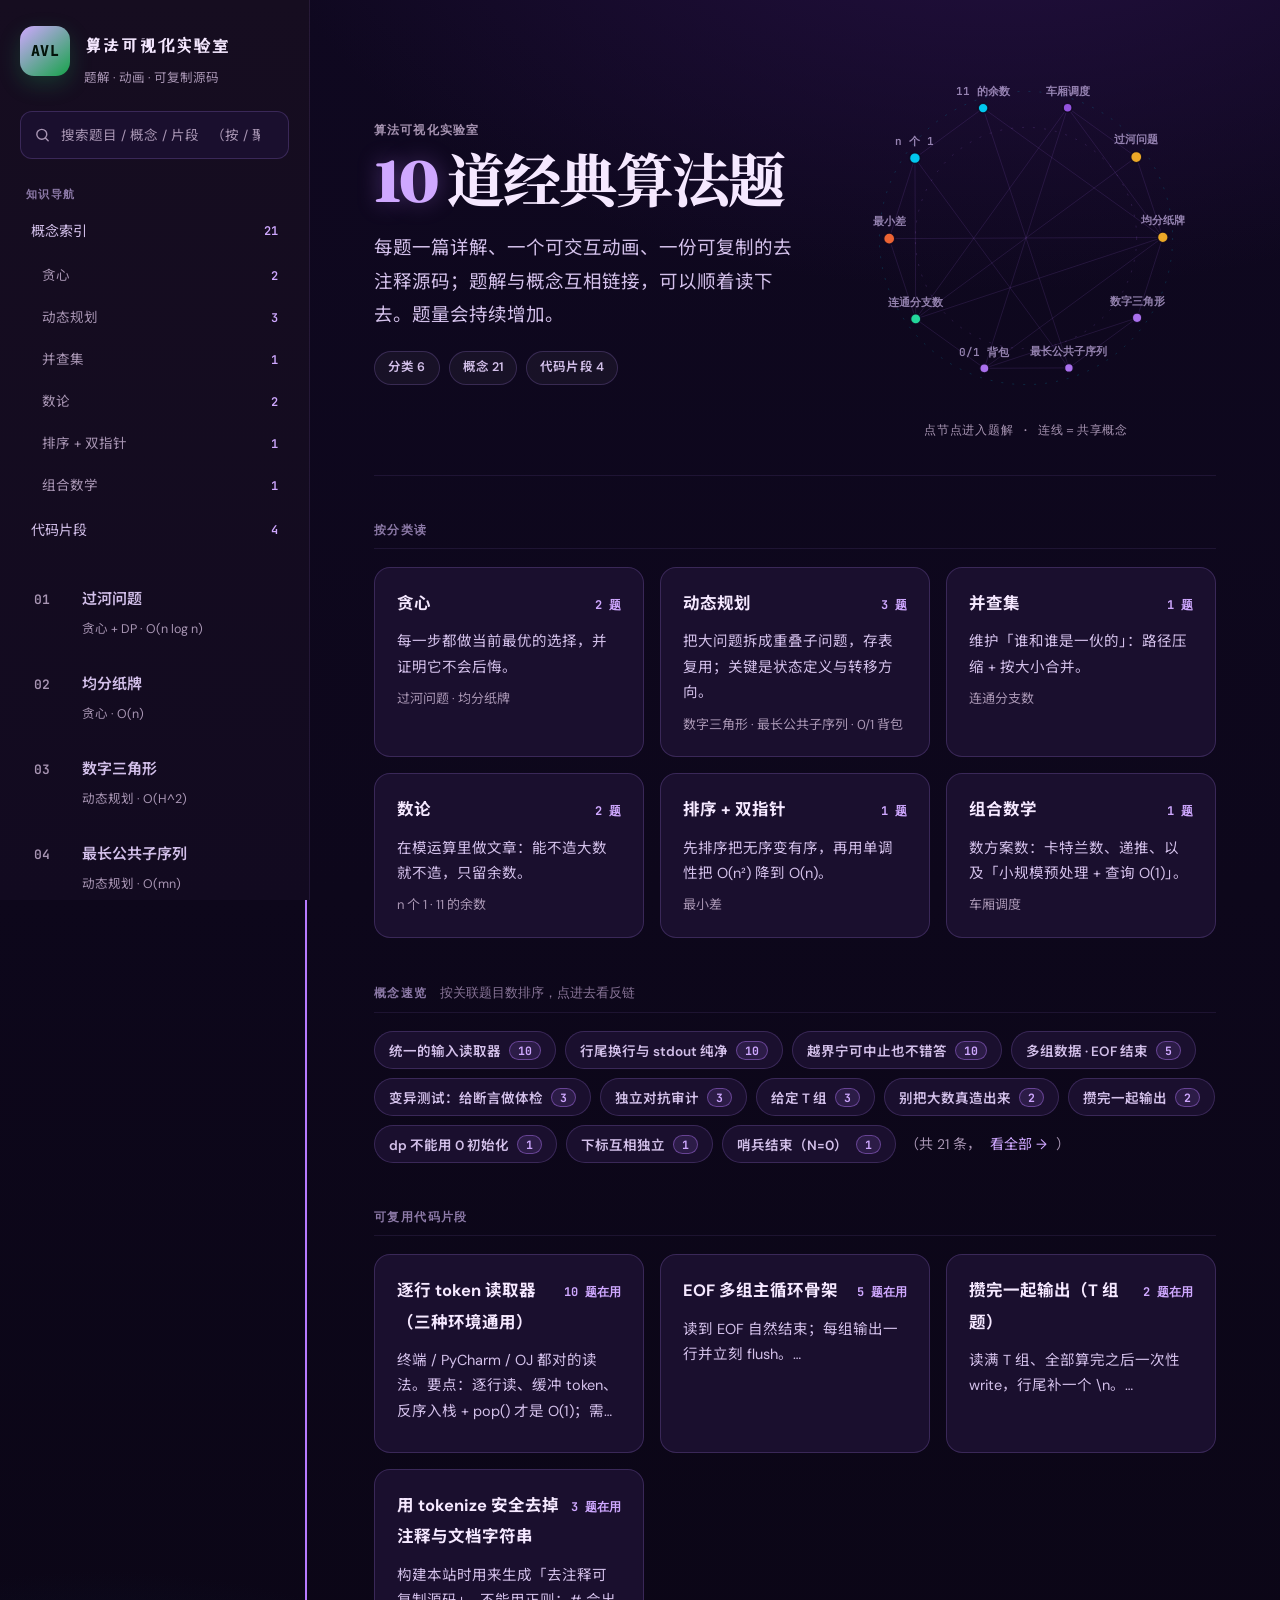
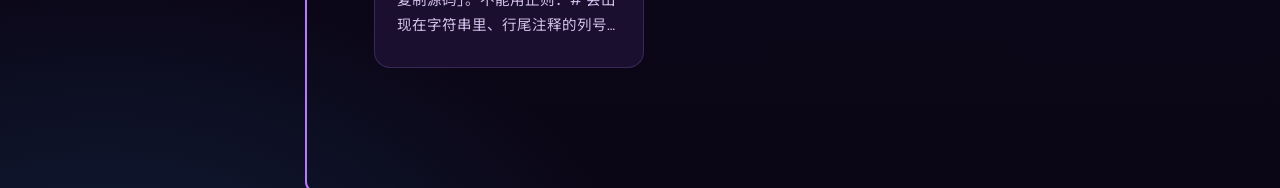
==== commit 307e229f: "改版 v3：对齐个人介绍站的紫调宇宙 + canvas 动效层 + 题量动态化 - 配色/字体对齐个人介绍站：紫调宇宙（#0f0820 底 + 紫/青/橙/绿霓虹）、   Fraunces + 思源宋" ====
--- a/index.html
+++ b/index.html
@@ -3,12 +3,22 @@
 <head>
 <meta charset="UTF-8">
 <meta name="viewport" content="width=device-width, initial-scale=1">
-<title>算法可视化实验室 · 10 道经典算法题</title>
-<meta name="description" content="10 道经典算法题的 wiki：题解互链、可交互动画、可复制的去注释源码。">
-<link rel="stylesheet" href="assets/style.css?v=20260928010626">
+<title>算法可视化实验室 · 经典算法题 wiki</title>
+<meta name="description" content="经典算法题 wiki：题解互链、可交互动画、可复制的去注释源码。题量持续增加中。">
+<!-- favicon：一个"节点 + 连线"的意象（算法图），内联 SVG，无外部请求 -->
+<link rel="icon" href="data:image/svg+xml,%3Csvg xmlns='http://www.w3.org/2000/svg' viewBox='0 0 64 64'%3E%3Crect width='64' height='64' rx='14' fill='%23150c26'/%3E%3Cpath d='M22 24 L42 40' stroke='%2300d9ff' stroke-width='3'/%3E%3Ccircle cx='22' cy='24' r='9' fill='%23b77aff'/%3E%3Ccircle cx='42' cy='40' r='9' fill='%2325e8a5'/%3E%3C/svg%3E">
+<!-- 字体：与个人介绍站同一套（Fraunces 衬线标题 / Noto Serif SC 中文标题 / JetBrains Mono 等宽 / ZCOOL 小薇 装饰）
+     离网时会自动回落到系统字体，站点仍可用 -->
+<link rel="preconnect" href="https://fonts.googleapis.com">
+<link rel="preconnect" href="https://fonts.gstatic.com" crossorigin>
+<link href="https://fonts.googleapis.com/css2?family=DM+Sans:wght@400;500;600;700;800&family=Fraunces:ital,opsz,wght@0,9..144,400..900;1,9..144,400..900&family=JetBrains+Mono:wght@400;500;700&family=Monoton&family=Noto+Sans+SC:wght@400;500;600;700;800&family=Noto+Serif+SC:wght@400;500;600;700&family=ZCOOL+XiaoWei&display=swap" rel="stylesheet">
+<link rel="stylesheet" href="assets/style.css?v=20260928015659">
 </head>
 <body>
 <a class="skip" href="#view">跳到正文</a>
+
+<!-- 全站 canvas 背景（粒子星野，低密度慢漂移；尊重 prefers-reduced-motion） -->
+<canvas id="cosmos-canvas" aria-hidden="true"></canvas>
 
 <div class="shell">
 
@@ -43,8 +53,9 @@
 
 </div>
 
-<script src="assets/data.js?v=20260928010626"></script>
-<script src="assets/wiki.js?v=20260928010626"></script>
-<script src="assets/app.js?v=20260928010626"></script>
+<script src="assets/data.js?v=20260928015659"></script>
+<script src="assets/wiki.js?v=20260928015659"></script>
+<script src="assets/cosmos.js?v=20260928015659"></script>
+<script src="assets/app.js?v=20260928015659"></script>
 </body>
 </html>
--- a/assets/style.css
+++ b/assets/style.css
@@ -7,26 +7,42 @@
    ========================================================================== */
 
 :root {
-  --bg: #0b1120;
-  --bg-2: #0e1626;
-  --surface: #121a2b;
-  --surface-2: #172033;
-  --line: #22304a;
-  --line-soft: #1a2438;
-  --fg: #e9eefb;
-  --fg-dim: #b3c0d8;
-  --fg-mute: #8b9ab5;
-  --accent: #22c55e;
-  --accent-fg: #4ade80;
-  --accent-soft: rgba(34, 197, 94, .10);
-  --accent-line: rgba(34, 197, 94, .38);
-  --info: #38bdf8;
-  --warn: #f59e0b;
-  --danger: #f87171;
-  --ui: "IBM Plex Sans", "Segoe UI", "Microsoft YaHei", system-ui, -apple-system, sans-serif;
+  /* 配色 —— 与个人介绍站同一套：紫调宇宙 + 霓虹强调 */
+  --bg: #0f0820;
+  --bg-2: #160d20;
+  --surface: #1a0f2e;
+  --surface-2: #21132e;
+  --line: rgba(186, 140, 255, .20);
+  --line-soft: rgba(186, 140, 255, .10);
+  --fg: #f5e8ff;
+  --fg-dim: #d3c0ea;
+  --fg-mute: #a895b3;
+  /* 强调色分语义：紫=品牌/导航 · 青=信息 · 绿=成功 · 橙=当前/警告 · 红=错误
+     （后三个与 10 份动画里的"命中/当前/错误"同义，全站一致） */
+  --accent: #b77aff;
+  --accent-fg: #cfa8ff;
+  --accent-soft: rgba(183, 122, 255, .12);
+  --accent-line: rgba(183, 122, 255, .42);
+  --info: #00d9ff;
+  --ok: #25e8a5;
+  --warn: #ffb627;
+  --danger: #ff6b35;
+  /* 字体三档：衬线标题（Fraunces + 思源宋体）/ 无衬线正文 / 等宽 */
+  --font-display: "Fraunces", "Noto Serif SC", "Songti SC", "STSong", Georgia, serif;
+  --ui: "DM Sans", "Noto Sans SC", "PingFang SC", "Microsoft YaHei", system-ui, -apple-system, sans-serif;
+  --cn-display: "ZCOOL XiaoWei", "Noto Serif SC", "Noto Sans SC", "PingFang SC", sans-serif;
   --mono: "JetBrains Mono", "Cascadia Code", "Consolas", "Courier New", monospace;
-  --t: 180ms cubic-bezier(.2, .7, .3, 1);
+  /* 字号阶梯 —— 全站唯一来源（借个人介绍站的做法：尺寸集中在这里，别再散落硬编码） */
+  --fs-display: clamp(34px, 5vw, 58px);
+  --fs-h1: clamp(27px, 3.6vw, 40px);
+  --fs-h2: clamp(20px, 2.2vw, 26px);
+  --fs-h3: 17.5px;
+  --fs-body: 16.5px;
+  --fs-small: 13.5px;
+  --fs-micro: 11.5px;
+  --t: 200ms cubic-bezier(.2, .7, .3, 1);
   --shell-w: 310px;
+  --glow-p: 0 0 22px rgba(183, 122, 255, .35);
 }
 
 * { box-sizing: border-box; }
@@ -34,12 +50,18 @@
 
 body {
   margin: 0;
-  background: linear-gradient(180deg, var(--bg) 0%, #090e18 100%);
+  background: radial-gradient(1200px 700px at 78% -8%, #241041 0%, transparent 62%),
+              radial-gradient(900px 600px at 8% 108%, #10203a 0%, transparent 60%),
+              linear-gradient(180deg, var(--bg) 0%, #0b0616 100%);
   color: var(--fg);
-  /* 正文放大到 16.5/1.9：长文可读性的第一杠杆 */
-  font: 16.5px/1.9 var(--ui);
+  /* 正文 16.5/1.9：长文可读性的第一杠杆 */
+  font: var(--fs-body)/1.9 var(--ui);
   font-variant-numeric: tabular-nums;
 }
+
+/* 全站 canvas 背景：固定铺满，压在内容之下 */
+#cosmos-canvas { position: fixed; inset: 0; width: 100%; height: 100%; z-index: 0; pointer-events: none; }
+.shell { position: relative; z-index: 1; }
 
 a { color: var(--accent-fg); text-decoration: none; }
 a:hover { text-decoration: underline; text-underline-offset: 3px; }
@@ -58,7 +80,7 @@
   position: sticky; top: 0; align-self: start;
   height: 100vh; overflow-y: auto;
   border-right: 1px solid var(--line-soft);
-  background: linear-gradient(180deg, var(--bg-2), #0a0f1c);
+  background: linear-gradient(180deg, var(--bg-2), #120a20);
   padding: 26px 20px 30px;
   display: flex; flex-direction: column; gap: 20px;
 }
@@ -72,7 +94,7 @@
   box-shadow: 0 8px 22px rgba(34, 197, 94, .22);
 }
 .brand-mark:hover { text-decoration: none; transform: translateY(-1px); }
-.brand-text h1 { margin: 3px 0 5px; font-size: 17.5px; letter-spacing: -.01em; }
+.brand-text h1 { margin: 3px 0 5px; font-size: 17.5px; letter-spacing: .01em; font-family: var(--cn-display); }
 .brand-text h1 a { color: var(--fg); }
 .brand-text h1 a:hover { text-decoration: none; color: var(--accent-fg); }
 .brand-text p { margin: 0; color: var(--fg-mute); font-size: 12.5px; }
@@ -96,7 +118,7 @@
 .wiknav { display: flex; flex-direction: column; gap: 2px; }
 .navhead {
   font: 700 11px var(--mono); letter-spacing: .12em; text-transform: uppercase;
-  color: #6b7b99; padding: 8px 6px 6px;
+  color: #8d7aa8; padding: 8px 6px 6px;
 }
 .navlink {
   display: flex; align-items: center; gap: 10px; min-height: 42px;
@@ -146,7 +168,8 @@
   color: var(--fg-mute);
 }
 .head h2 {
-  margin: 14px 0 12px; font-size: clamp(30px, 4.4vw, 46px); font-weight: 800;
+  font-family: var(--font-display);
+  margin: 14px 0 12px; font-size: var(--fs-display); font-weight: 800;
   letter-spacing: -.025em; line-height: 1.15;
 }
 .head h2 .n { color: var(--accent-fg); font: 800 .5em var(--mono); vertical-align: 6px; margin-right: 14px; }
@@ -164,7 +187,7 @@
   background: var(--accent-soft); border: 1px solid var(--accent-line);
 }
 .chip.neutral { color: var(--fg-dim); background: rgba(255, 255, 255, .045); border-color: var(--line); }
-.chip.warn { color: #fcd34d; background: rgba(245, 158, 11, .12); border-color: rgba(245, 158, 11, .38); }
+.chip.warn { color: var(--warn); background: rgba(255, 182, 39, .12); border-color: rgba(255, 182, 39, .40); }
 
 /* 标签页（下划线跟随） */
 .tabs { position: relative; display: flex; gap: 6px; margin: 26px 0 30px;
@@ -186,7 +209,7 @@
 .toc { position: sticky; top: 28px; font-size: 13px; }
 .toc h4 {
   margin: 0 0 10px; font: 700 11px var(--mono); letter-spacing: .12em;
-  text-transform: uppercase; color: #6b7b99;
+  text-transform: uppercase; color: #8d7aa8;
 }
 .toc ol { list-style: none; margin: 0; padding: 0; border-left: 1px solid var(--line-soft); }
 .toc li { margin: 0; }
@@ -218,11 +241,12 @@
 .prose > :first-child { margin-top: 0; }
 .prose h1 { font-size: 26px; letter-spacing: -.02em; margin: 0 0 22px; font-weight: 700; }
 .prose h2 {
-  font-size: clamp(22px, 2.5vw, 29px); font-weight: 700; letter-spacing: -.02em;
+  font-family: var(--font-display);
+  font-size: var(--fs-h2); font-weight: 700; letter-spacing: -.01em;
   margin: 52px 0 18px; padding-top: 18px; border-top: 1px solid var(--line-soft);
 }
 .prose h2:first-of-type { border-top: 0; padding-top: 0; margin-top: 34px; }
-.prose h3 { font-size: 19px; margin: 34px 0 12px; font-weight: 700; color: var(--fg); }
+.prose h3 { font-family: var(--font-display); font-size: var(--fs-h3); margin: 34px 0 12px; font-weight: 700; color: var(--fg); }
 .prose p { margin: 16px 0; color: var(--fg-dim); }
 .prose strong { color: #fff; font-weight: 600; }
 .prose ul, .prose ol { margin: 16px 0; padding-left: 26px; color: var(--fg-dim); }
@@ -239,15 +263,15 @@
 .prose a.kw:hover { border-bottom-style: solid; background: var(--accent-soft); text-decoration: none; }
 .prose code, .kw-inline {
   font: 14px/1.5 var(--mono); padding: 3px 7px; border-radius: 6px;
-  background: rgba(255, 255, 255, .07); color: #a7f3c9; border: 1px solid var(--line-soft);
+  background: rgba(255, 255, 255, .07); color: #9ff0cf; border: 1px solid var(--line-soft);
 }
 .prose pre.code {
   margin: 22px 0; padding: 18px 20px; overflow-x: auto; font-size: 14px;
-  background: #080d17; border: 1px solid var(--line); border-left: 3px solid var(--accent);
+  background: #0d0718; border: 1px solid var(--line); border-left: 3px solid var(--accent);
   border-radius: 14px;
 }
 .prose pre.code code {
-  background: none; border: 0; padding: 0; color: #d7e6ff;
+  background: none; border: 0; padding: 0; color: #e7dbff;
   font: 14px/1.85 var(--mono); white-space: pre;
 }
 .prose .ref {
@@ -303,9 +327,9 @@
   border-radius: 11px; font: 600 14px var(--ui);
   transition: background var(--t), border-color var(--t), color var(--t);
 }
-.btn:hover { background: var(--surface-2); border-color: #33415c; text-decoration: none; color: var(--fg); }
-.btn.primary { color: #04140a; background: var(--accent); border-color: #16a34a; }
-.btn.primary:hover { background: #2ee06a; color: #04140a; }
+.btn:hover { background: var(--surface-2); border-color: #3a2359; text-decoration: none; color: var(--fg); }
+.btn.primary { color: #04140a; background: var(--ok); border-color: #12b981; box-shadow: 0 6px 20px rgba(37, 232, 165, .25); }
+.btn.primary:hover { background: #5cf0bd; color: #04140a; }
 .frame {
   border: 1px solid var(--line); border-radius: 18px; overflow: hidden;
   background: var(--bg); box-shadow: 0 24px 60px rgba(0, 0, 0, .45);
@@ -334,7 +358,7 @@
 .seg button:hover { color: var(--fg); }
 .src-meta { margin-left: auto; color: var(--fg-mute); font: 12.5px var(--mono); }
 
-.codewrap { border: 1px solid var(--line); border-radius: 14px; overflow: hidden; background: #070b14; }
+.codewrap { border: 1px solid var(--line); border-radius: 14px; overflow: hidden; background: #0b0614; }
 .codebar {
   display: flex; align-items: center; gap: 10px; padding: 12px 16px;
   border-bottom: 1px solid var(--line); background: var(--surface);
@@ -347,15 +371,15 @@
 pre.lines .ln:hover { background: rgba(255, 255, 255, .03); }
 pre.lines .ln > .n {
   counter-increment: ln; text-align: right; padding-right: 16px;
-  color: #46586f; font: 13px/1.75 var(--mono); user-select: none;
+  color: #5b4373; font: 13px/1.75 var(--mono); user-select: none;
 }
 pre.lines .ln > .n::before { content: counter(ln); }
 pre.lines .ln > .t {
-  padding-right: 20px; color: #d7e6ff; white-space: pre;
+  padding-right: 20px; color: #e7dbff; white-space: pre;
   font: 13.5px/1.75 var(--mono); tab-size: 4;
 }
 pre.lines .ln.is-comment > .t { color: #64789b; }
-.copy-ok { color: var(--accent-fg) !important; border-color: var(--accent-line) !important; }
+.copy-ok { color: var(--ok) !important; border-color: rgba(37, 232, 165, .45) !important; }
 .copy-err { color: var(--danger) !important; border-color: rgba(248, 113, 113, .4) !important; }
 .placeholder { color: var(--fg-mute); padding: 34px 6px; font-size: 15px; }
 
@@ -366,7 +390,7 @@
 }
 .crumb a { color: var(--fg-dim); }
 .crumb a:hover { color: var(--accent-fg); text-decoration: none; }
-.crumb .sep { color: #3a4864; }
+.crumb .sep { color: #4a3663; }
 .crumb [aria-current] { color: var(--fg); }
 
 .kwrow {
@@ -374,7 +398,7 @@
   margin: 20px 0 0; padding: 14px 16px;
   background: var(--accent-soft); border: 1px solid var(--line-soft); border-radius: 14px;
 }
-.kwlabel { font: 700 11px var(--mono); letter-spacing: .1em; text-transform: uppercase; color: #6b7b99; }
+.kwlabel { font: 700 11px var(--mono); letter-spacing: .1em; text-transform: uppercase; color: #8d7aa8; }
 .kwchip {
   display: inline-flex; align-items: center; gap: 8px;
   min-height: 38px; padding: 8px 14px; border-radius: 999px;
@@ -391,10 +415,10 @@
 .sect {
   display: flex; align-items: baseline; gap: 12px;
   font: 700 11.5px var(--mono); letter-spacing: .12em; text-transform: uppercase;
-  color: #6b7b99; margin: 46px 0 18px; padding-bottom: 10px;
+  color: #8d7aa8; margin: 46px 0 18px; padding-bottom: 10px;
   border-bottom: 1px solid var(--line-soft);
 }
-.sect .hint { text-transform: none; letter-spacing: 0; font-weight: 400; color: #5d6b85; font-size: 13px; }
+.sect .hint { text-transform: none; letter-spacing: 0; font-weight: 400; color: #8a7699; font-size: 13px; }
 
 .grid { display: grid; gap: 16px; grid-template-columns: repeat(auto-fill, minmax(258px, 1fr)); }
 .card {
@@ -448,13 +472,58 @@
 .concept-body ul, .snippetcopy ul { margin: 0; padding-left: 22px; }
 .concept-body li, .snippetcopy li { margin: 12px 0; color: var(--fg-dim); line-height: 1.85; }
 .concept-body code, .snippetcopy code { font: 14px/1.5 var(--mono); background: rgba(255,255,255,.07);
-  border: 1px solid var(--line-soft); border-radius: 6px; padding: 3px 7px; color: #a7f3c9; }
+  border: 1px solid var(--line-soft); border-radius: 6px; padding: 3px 7px; color: #9ff0cf; }
 .concept-body strong, .snippetcopy strong { color: #fff; }
 
 /* 折线式的"要点"：第一条留正文大小，其余收纳 */
 .lead { font-size: 17.5px; line-height: 1.8; color: var(--fg-dim); max-width: 74ch; }
 
 /* ---------------------------------------------------------------- 响应式 */
+
+
+/* ==========================================================================
+   canvas 与动效层（cosmos.js 配合）
+   ========================================================================== */
+
+/* 首页首屏：标题 + 一行导语 + 计数 + 关系网络图 */
+.hero { display: grid; grid-template-columns: minmax(0, 1fr) 380px; gap: 34px; align-items: center; }
+.hero .lead { font-size: clamp(16px, 1.5vw, 18.5px); color: var(--fg-dim); max-width: 60ch; }
+.hero-title { font-family: var(--font-display); font-weight: 800; letter-spacing: -.03em;
+              font-size: var(--fs-display); margin: 12px 0 14px; line-height: 1.1; }
+.hero-title .num { color: var(--accent-fg); text-shadow: var(--glow-p); }
+.graphwrap { position: relative; }
+.graphwrap canvas { display: block; width: 100%; height: 360px; }
+.graphwrap .hint { text-align: center; font: var(--fs-micro) var(--mono); color: var(--fg-mute);
+                   letter-spacing: .08em; text-transform: uppercase; margin-top: 4px; }
+
+/* 题目页的程序化封面（每题一个 canvas 意象） */
+.motif { display: block; width: 100%; height: 96px; border-radius: 14px;
+         background: linear-gradient(160deg, rgba(183,122,255,.10), rgba(0,217,255,.05));
+         border: 1px solid var(--line); }
+/* 题目页头部：左文右封面 */
+.pgrid { display: grid; grid-template-columns: minmax(0, 1fr) 208px; gap: 26px; align-items: start; }
+.pgrid h2 { margin-top: 12px; }
+
+/* 滚动揭示：进入视口后浮起 */
+.reveal { opacity: 0; transform: translateY(14px); transition: opacity .55s ease, transform .55s cubic-bezier(.2,.7,.3,1); }
+.reveal.is-visible { opacity: 1; transform: none; }
+
+/* 霓虹小点缀：品牌方块呼吸、标签下划线发光、目录当前项发光 */
+@keyframes brandPulse { 0%,100% { box-shadow: 0 8px 22px rgba(183,122,255,.28); }
+                        50%     { box-shadow: 0 8px 30px rgba(0,217,255,.32); } }
+.brand-mark { animation: brandPulse 4.2s ease-in-out infinite; }
+.tab-rule { box-shadow: 0 0 12px rgba(183,122,255,.75); }
+.toc button.on { text-shadow: 0 0 10px rgba(183,122,255,.5); }
+.item[aria-current="page"] { box-shadow: inset 0 0 0 1px var(--accent-line), 0 0 18px rgba(183,122,255,.14); }
+
+/* 卡片：悬停时描边发光 */
+.card:hover { box-shadow: 0 10px 30px rgba(183,122,255,.16), inset 0 0 0 1px var(--accent-line); }
+.kwchip:hover { box-shadow: 0 6px 18px rgba(183,122,255,.18); }
+
+@media (prefers-reduced-motion: reduce) {
+  .reveal { opacity: 1; transform: none; transition: none; }
+  .brand-mark { animation: none; }
+}
 
 /* ==========================================================================
    响应式：**必须放在最后** —— 媒体查询里的规则和基础规则特异度相同，
@@ -471,6 +540,8 @@
 }
 
 @media (max-width: 1023px) {
+  .hero { grid-template-columns: 1fr; gap: 20px; }
+  .graphwrap canvas { height: 280px; }
   .shell { grid-template-columns: 1fr; }
   :root { --shell-w: 100%; }
   .side { position: static; height: auto; overflow: visible;
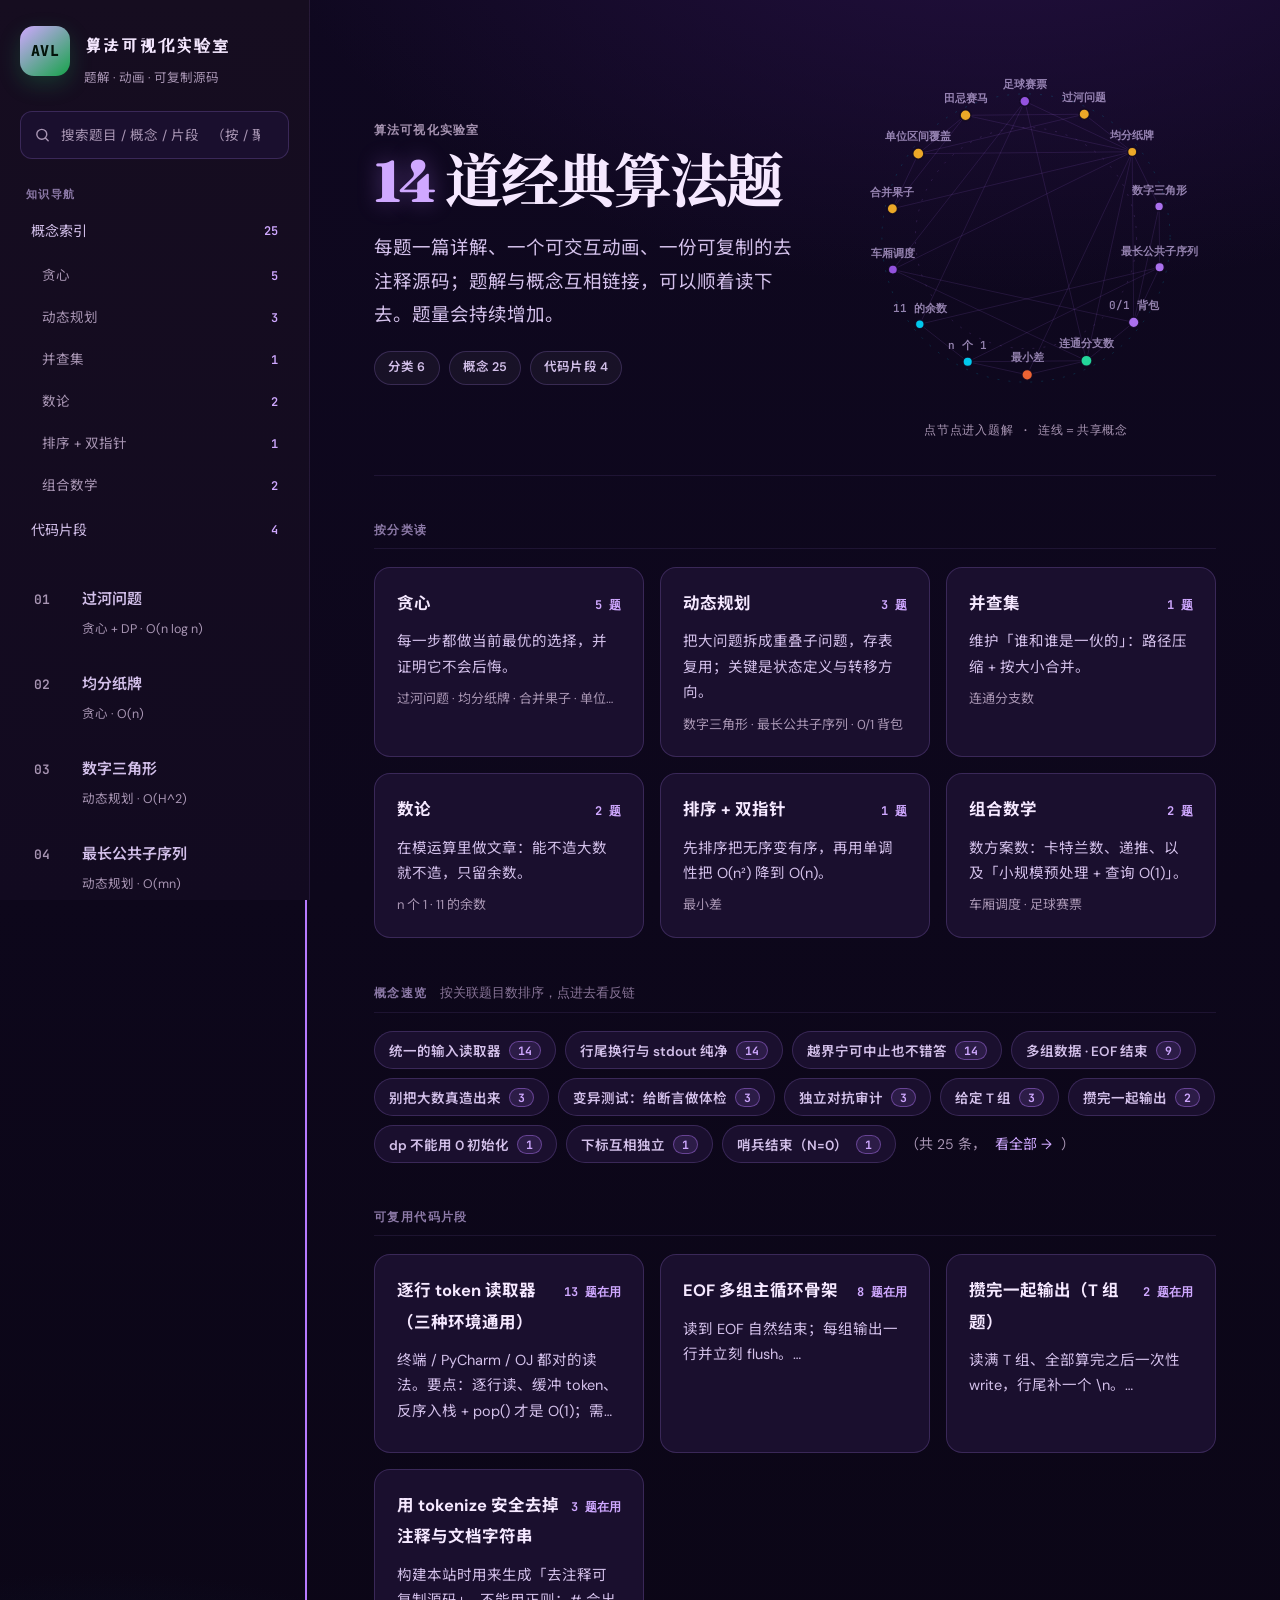
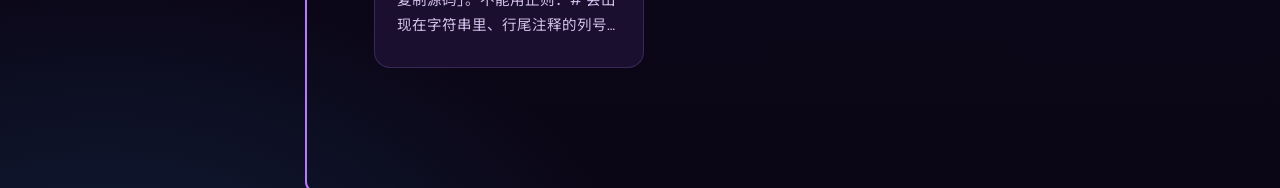
==== commit 2e464c82: "docs: 新增站点仓库的 CLAUDE.md 给未来的会话讲清这个仓库的定位（它是 E:\沈云付算法 的发布产物、不产出内容）、 三层结构（生成内容 / 手写外壳 / 知识实体）、数据流与四个架构要" ====
--- a/index.html
+++ b/index.html
@@ -12,7 +12,7 @@
 <link rel="preconnect" href="https://fonts.googleapis.com">
 <link rel="preconnect" href="https://fonts.gstatic.com" crossorigin>
 <link href="https://fonts.googleapis.com/css2?family=DM+Sans:wght@400;500;600;700;800&family=Fraunces:ital,opsz,wght@0,9..144,400..900;1,9..144,400..900&family=JetBrains+Mono:wght@400;500;700&family=Monoton&family=Noto+Sans+SC:wght@400;500;600;700;800&family=Noto+Serif+SC:wght@400;500;600;700&family=ZCOOL+XiaoWei&display=swap" rel="stylesheet">
-<link rel="stylesheet" href="assets/style.css?v=20260928015659">
+<link rel="stylesheet" href="assets/style.css?v=20260930214526">
 </head>
 <body>
 <a class="skip" href="#view">跳到正文</a>
@@ -53,9 +53,9 @@
 
 </div>
 
-<script src="assets/data.js?v=20260928015659"></script>
-<script src="assets/wiki.js?v=20260928015659"></script>
-<script src="assets/cosmos.js?v=20260928015659"></script>
-<script src="assets/app.js?v=20260928015659"></script>
+<script src="assets/data.js?v=20260930214526"></script>
+<script src="assets/wiki.js?v=20260930214526"></script>
+<script src="assets/cosmos.js?v=20260930214526"></script>
+<script src="assets/app.js?v=20260930214526"></script>
 </body>
 </html>
